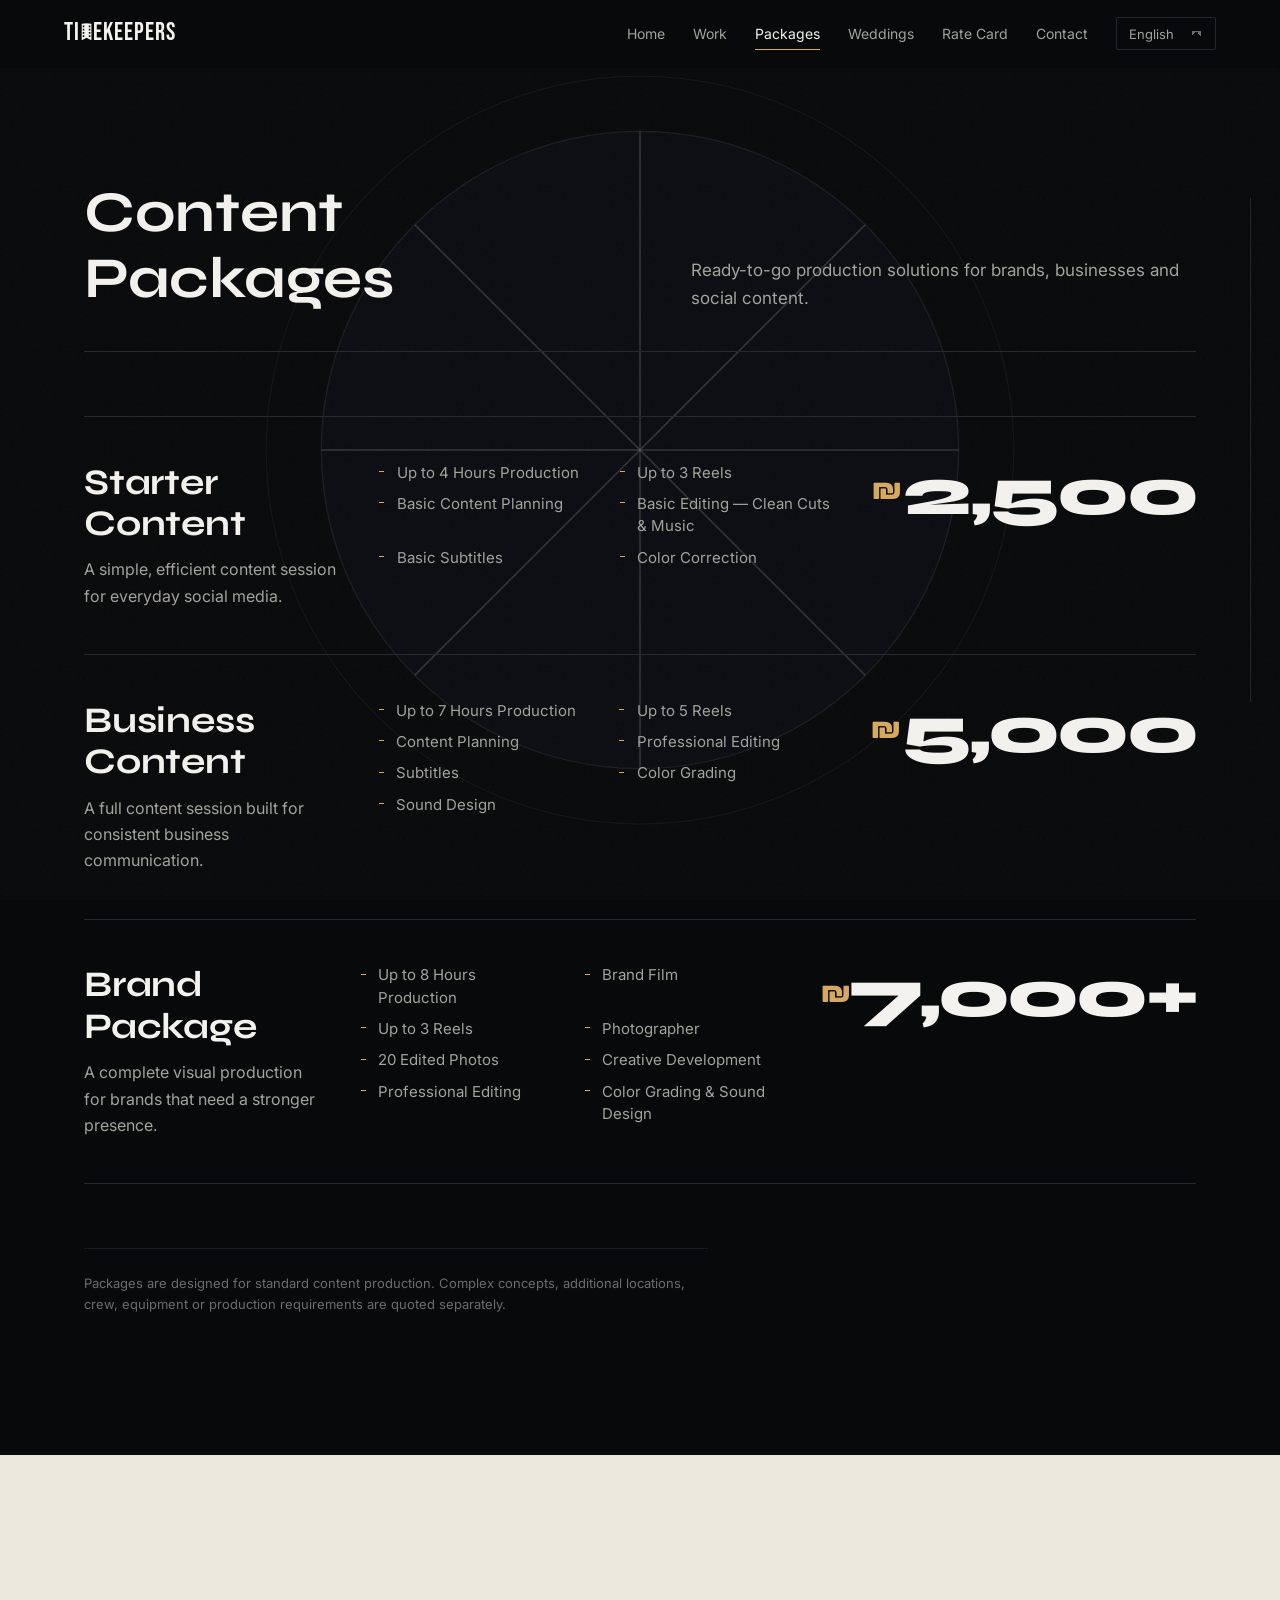
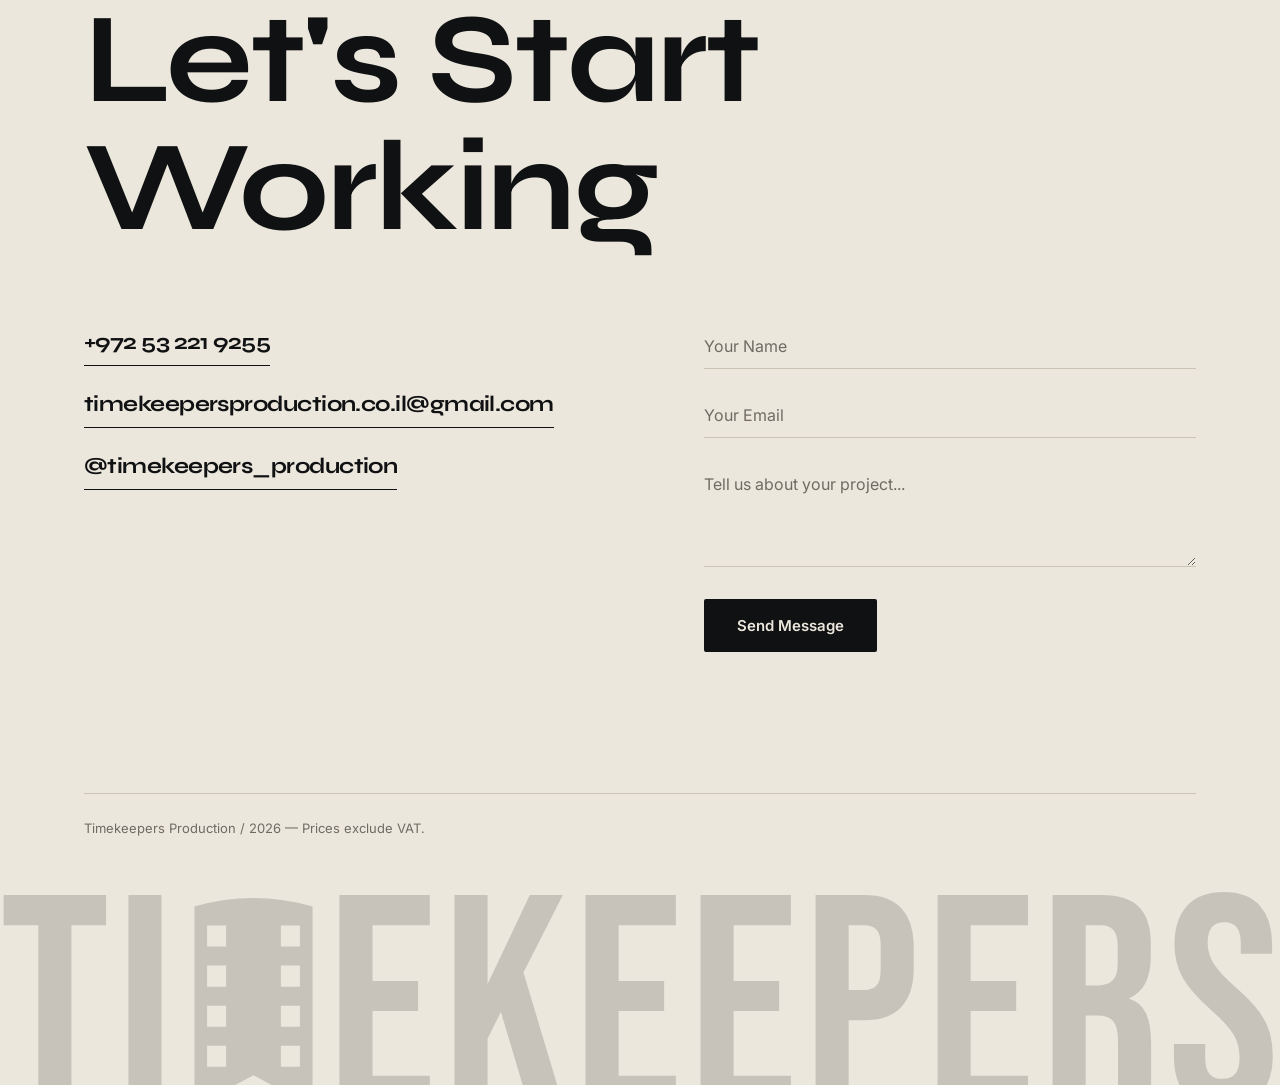
==== packages.html @ 291fda36 "Split site into pages and add a categorised Works page" ====
<!DOCTYPE html>
<html lang="en">
<head>
<meta charset="UTF-8">
<meta name="viewport" content="width=device-width, initial-scale=1.0">
<title>Content Packages | Timekeepers</title>
<meta name="description" content="Timekeepers content packages — Starter, Business and Brand: ready-to-go video and photo production for brands, businesses and social content.">
<meta name="theme-color" content="#08090a">
<link rel="icon" type="image/svg+xml" href="data:image/svg+xml,%3Csvg xmlns='http://www.w3.org/2000/svg' viewBox='0 0 64 64'%3E%3Crect width='64' height='64' rx='12' fill='%2308090a'/%3E%3Cpath transform='translate(17 8) scale(.47)' fill='%23f4f2ee' fill-rule='evenodd' d='M4 5Q32-3 60 5V100L32 85 4 100ZM10 14h9v10h-9zM45 14h9v10h-9zM10 33h9v10h-9zM45 33h9v10h-9zM10 52h9v10h-9zM45 52h9v10h-9zM10 71h9v10h-9zM45 71h9v10h-9z'/%3E%3C/svg%3E">

<!-- Gates every entrance animation. Without JS the page renders complete
     and static, never stranded at opacity 0. -->
<script>document.documentElement.className += ' js';</script>

<link rel="preconnect" href="https://fonts.googleapis.com">
<link rel="preconnect" href="https://fonts.gstatic.com" crossorigin>
<link rel="stylesheet" href="https://fonts.googleapis.com/css2?family=Bebas+Neue&family=Inter:wght@400;500;600&family=Rubik:wght@400;500;700&family=Syne:wght@700;800&display=swap">
<link rel="stylesheet" href="assets/css/site.css">
</head>
<body>

<a class="skip lang" href="#main" data-en="Skip to content" data-he="דילוג לתוכן" data-ru="Перейти к содержанию">Skip to content</a>

<div class="grain" aria-hidden="true"></div>

<div class="aperture" aria-hidden="true">
    <div class="pulse" style="--n:0"></div>
    <div class="pulse" style="--n:1"></div>
    <div class="pulse" style="--n:2"></div>
    <svg class="iris" viewBox="0 0 1000 1000" focusable="false">
        <defs><clipPath id="irisClip"><circle cx="500" cy="500" r="300"/></clipPath></defs>
        <circle class="iris-ring iris-ring--outer" cx="500" cy="500" r="352"/>
        <circle class="iris-ring" cx="500" cy="500" r="300"/>
        <g clip-path="url(#irisClip)">
            <g class="blade" style="--b:0"><path class="blade-body" d="M800 500L-200 500-200 1300 1300 1300 1300 500Z"/></g>
            <g class="blade" style="--b:1"><path class="blade-body" d="M800 500L-200 500-200 1300 1300 1300 1300 500Z"/></g>
            <g class="blade" style="--b:2"><path class="blade-body" d="M800 500L-200 500-200 1300 1300 1300 1300 500Z"/></g>
            <g class="blade" style="--b:3"><path class="blade-body" d="M800 500L-200 500-200 1300 1300 1300 1300 500Z"/></g>
            <g class="blade" style="--b:4"><path class="blade-body" d="M800 500L-200 500-200 1300 1300 1300 1300 500Z"/></g>
            <g class="blade" style="--b:5"><path class="blade-body" d="M800 500L-200 500-200 1300 1300 1300 1300 500Z"/></g>
            <g class="blade" style="--b:6"><path class="blade-body" d="M800 500L-200 500-200 1300 1300 1300 1300 500Z"/></g>
            <g class="blade" style="--b:7"><path class="blade-body" d="M800 500L-200 500-200 1300 1300 1300 1300 500Z"/></g>
        </g>
    </svg>
</div>

<div class="rail" aria-hidden="true"><div class="rail-fill" id="railFill"></div></div>

<nav class="nav" id="nav">
    <a class="logo" href="index.html" aria-label="Timekeepers Production">TI<svg class="mark" viewBox="0 0 64 100" aria-hidden="true" focusable="false"><path fill-rule="evenodd" d="M4 5Q32-3 60 5V100L32 85 4 100ZM10 14h9v10h-9zM45 14h9v10h-9zM10 33h9v10h-9zM45 33h9v10h-9zM10 52h9v10h-9zM45 52h9v10h-9zM10 71h9v10h-9zM45 71h9v10h-9z"/></svg>EKEEPERS</a>

    <button class="nav-toggle lang-aria" id="navToggle" type="button" aria-expanded="false" aria-controls="navLinks"
            data-en="Menu" data-he="תפריט" data-ru="Меню" aria-label="Menu">
        <span></span><span></span>
    </button>

    <!-- Site menu: one entry per page, or per anchor on the home page.
         To add a page, follow README.md and add its link here on every page.
         The current page is marked by site.js (aria-current="page"). -->
    <div class="nav-links" id="navLinks">
        <a href="index.html" class="lang" data-en="Home" data-he="בית" data-ru="Главная">Home</a>
        <a href="works.html" class="lang" data-en="Work" data-he="עבודות" data-ru="Работы">Work</a>
        <a href="packages.html" class="lang" data-en="Packages" data-he="חבילות" data-ru="Пакеты">Packages</a>
        <a href="weddings.html" class="lang" data-en="Weddings" data-he="חתונות" data-ru="Свадьбы">Weddings</a>
        <a href="index.html#ratecard" class="lang" data-en="Rate Card" data-he="מחירון" data-ru="Прайс">Rate Card</a>
        <a href="#contact" class="lang" data-en="Contact" data-he="צור קשר" data-ru="Контакты">Contact</a>
        <select class="lang-switch lang-aria" id="langSwitch" onchange="changeLanguage(this.value)"
                data-en="Language" data-he="שפה" data-ru="Язык" aria-label="Language">
            <option value="en">English</option>
            <option value="he">עברית</option>
            <option value="ru">Русский</option>
        </select>
    </div>
</nav>

<main id="main">

<!-- ══════════ CONTENT PACKAGES ══════════ -->
<section class="band band--page" id="content">
    <div class="wrap">
        <div class="head" data-reveal>
            <h1 class="lang" data-split data-en="Content Packages" data-he="חבילות תוכן" data-ru="Пакеты контента">Content Packages</h1>
            <p class="lede fade lang" style="--lag:160ms"
               data-en="Ready-to-go production solutions for brands, businesses and social content."
               data-he="פתרונות הפקה מוכנים למותגים, לעסקים ולתוכן לרשתות החברתיות."
               data-ru="Готовые продакшн-решения для брендов, бизнеса и контента для соцсетей.">Ready-to-go production solutions for brands, businesses and social content.</p>
        </div>

        <div class="rows">
            <article class="row fade" data-reveal>
                <div>
                    <h2 class="row-name lang" data-en="Starter Content" data-he="תוכן סטארטר" data-ru="Стартовый контент">Starter Content</h2>
                    <p class="row-desc lang" data-en="A simple, efficient content session for everyday social media." data-he="יום צילום פשוט ויעיל לתוכן שוטף לרשתות החברתיות." data-ru="Простая и эффективная съёмка контента для повседневных соцсетей.">A simple, efficient content session for everyday social media.</p>
                </div>
                <ul class="incl">
                    <li class="lang" data-en="Up to 4 Hours Production" data-he="עד 4 שעות הפקה" data-ru="До 4 часов съёмки">Up to 4 Hours Production</li>
                    <li class="lang" data-en="Up to 3 Reels" data-he="עד 3 רילסים" data-ru="До 3 Reels">Up to 3 Reels</li>
                    <li class="lang" data-en="Basic Content Planning" data-he="תכנון תוכן בסיסי" data-ru="Базовое планирование контента">Basic Content Planning</li>
                    <li class="lang" data-en="Basic Editing — Clean Cuts &amp; Music" data-he="עריכה בסיסית — חיתוכים ומוזיקה" data-ru="Базовый монтаж — склейки и музыка">Basic Editing — Clean Cuts &amp; Music</li>
                    <li class="lang" data-en="Basic Subtitles" data-he="כתוביות בסיסיות" data-ru="Базовые субтитры">Basic Subtitles</li>
                    <li class="lang" data-en="Color Correction" data-he="תיקוני צבע" data-ru="Цветокоррекция">Color Correction</li>
                </ul>
                <div class="row-price"><span class="cur">₪</span>2,500</div>
            </article>

            <article class="row fade" data-reveal>
                <div>
                    <h2 class="row-name lang" data-en="Business Content" data-he="תוכן עסקי" data-ru="Бизнес-контент">Business Content</h2>
                    <p class="row-desc lang" data-en="A full content session built for consistent business communication." data-he="יום הפקה מלא שנבנה לתקשורת עסקית עקבית." data-ru="Полноценная съёмка для последовательной бизнес-коммуникации.">A full content session built for consistent business communication.</p>
                </div>
                <ul class="incl">
                    <li class="lang" data-en="Up to 7 Hours Production" data-he="עד 7 שעות הפקה" data-ru="До 7 часов съёмки">Up to 7 Hours Production</li>
                    <li class="lang" data-en="Up to 5 Reels" data-he="עד 5 רילסים" data-ru="До 5 Reels">Up to 5 Reels</li>
                    <li class="lang" data-en="Content Planning" data-he="תכנון תוכן" data-ru="Планирование контента">Content Planning</li>
                    <li class="lang" data-en="Professional Editing" data-he="עריכה מקצועית" data-ru="Профессиональный монтаж">Professional Editing</li>
                    <li class="lang" data-en="Subtitles" data-he="כתוביות" data-ru="Субтитры">Subtitles</li>
                    <li class="lang" data-en="Color Grading" data-he="גריידינג צבע" data-ru="Цветокоррекция (grading)">Color Grading</li>
                    <li class="lang" data-en="Sound Design" data-he="סאונד דיזיין" data-ru="Саунд-дизайн">Sound Design</li>
                </ul>
                <div class="row-price"><span class="cur">₪</span>5,000</div>
            </article>

            <article class="row fade" data-reveal>
                <div>
                    <h2 class="row-name lang" data-en="Brand Package" data-he="חבילת מותג" data-ru="Бренд-пакет">Brand Package</h2>
                    <p class="row-desc lang" data-en="A complete visual production for brands that need a stronger presence." data-he="הפקה ויזואלית מלאה למותגים שצריכים נוכחות חזקה יותר." data-ru="Полное визуальное производство для брендов, которым нужно более сильное присутствие.">A complete visual production for brands that need a stronger presence.</p>
                </div>
                <ul class="incl">
                    <li class="lang" data-en="Up to 8 Hours Production" data-he="עד 8 שעות הפקה" data-ru="До 8 часов съёмки">Up to 8 Hours Production</li>
                    <li class="lang" data-en="Brand Film" data-he="סרט מותג" data-ru="Имиджевый фильм бренда">Brand Film</li>
                    <li class="lang" data-en="Up to 3 Reels" data-he="עד 3 רילסים" data-ru="До 3 Reels">Up to 3 Reels</li>
                    <li class="lang" data-en="Photographer" data-he="צלם סטילס" data-ru="Фотограф">Photographer</li>
                    <li class="lang" data-en="20 Edited Photos" data-he="20 תמונות ערוכות" data-ru="20 обработанных фото">20 Edited Photos</li>
                    <li class="lang" data-en="Creative Development" data-he="פיתוח קריאייטיבי" data-ru="Разработка креатива">Creative Development</li>
                    <li class="lang" data-en="Professional Editing" data-he="עריכה מקצועית" data-ru="Профессиональный монтаж">Professional Editing</li>
                    <li class="lang" data-en="Color Grading &amp; Sound Design" data-he="גריידינג צבע וסאונד דיזיין" data-ru="Цветокоррекция и саунд-дизайн">Color Grading &amp; Sound Design</li>
                </ul>
                <div class="row-price"><span class="cur">₪</span>7,000+</div>
            </article>
        </div>

        <p class="note lang fade" data-reveal
           data-en="Packages are designed for standard content production. Complex concepts, additional locations, crew, equipment or production requirements are quoted separately."
           data-he="החבילות מיועדות להפקת תוכן סטנדרטית. קונספטים מורכבים, לוקיישנים נוספים, צוות, ציוד או דרישות הפקה נוספות מתומחרים בנפרד."
           data-ru="Пакеты рассчитаны на стандартное производство контента. Сложные концепции, дополнительные локации, команда, оборудование или производственные требования оцениваются отдельно.">Packages are designed for standard content production. Complex concepts, additional locations, crew, equipment or production requirements are quoted separately.</p>
    </div>
</section>

<!-- ══════════ THE CLOSING — house lights up ══════════ -->
<section class="band sec--light" id="contact">
    <div class="wrap" data-reveal>
        <h2 class="closing-head lang" data-split data-en="Let's Start Working" data-he="בואו נתחיל לעבוד" data-ru="Давайте работать">Let's Start Working</h2>

        <div class="closing-grid">
            <div class="contact-info fade" style="--i:1;--lag:200ms">
                <a href="tel:+972532219255" dir="ltr">+972 53 221 9255</a>
                <a href="mailto:timekeepersproduction.co.il@gmail.com" dir="ltr">timekeepersproduction.co.il@gmail.com</a>
                <a href="https://instagram.com/timekeepers_production" target="_blank" rel="noopener" dir="ltr">@timekeepers_production</a>
            </div>

            <form class="fade" style="--i:2;--lag:200ms" action="https://formspree.io/f/YOUR_FORM_ID" method="POST">
                <div class="field">
                    <label class="vh lang" for="f-name" data-en="Your Name" data-he="השם שלך" data-ru="Ваше имя">Your Name</label>
                    <input id="f-name" type="text" name="name" required placeholder="Your Name" class="lang-placeholder" data-en="Your Name" data-he="השם שלך" data-ru="Ваше имя">
                </div>
                <div class="field">
                    <label class="vh lang" for="f-email" data-en="Your Email" data-he="האימייל שלך" data-ru="Ваш Email">Your Email</label>
                    <input id="f-email" type="email" name="email" required placeholder="Your Email" class="lang-placeholder" data-en="Your Email" data-he="האימייל שלך" data-ru="Ваш Email">
                </div>
                <div class="field">
                    <label class="vh lang" for="f-msg" data-en="Tell us about your project..." data-he="ספרו לנו על הפרויקט שלכם..." data-ru="Расскажите о вашем проекте...">Tell us about your project...</label>
                    <textarea id="f-msg" name="message" rows="4" required placeholder="Tell us about your project..." class="lang-placeholder" data-en="Tell us about your project..." data-he="ספרו לנו על הפרויקט שלכם..." data-ru="Расскажите о вашем проекте..."></textarea>
                </div>
                <button type="submit" class="btn btn-solid lang" data-en="Send Message" data-he="שליחת הודעה" data-ru="Отправить сообщение">Send Message</button>
            </form>
        </div>
    </div>
</section>

</main>

<footer class="band sec--light site-footer">
    <div class="wrap">
        <div class="footer-meta">
            <p class="lang" data-en="Timekeepers Production / 2026 — Prices exclude VAT." data-he="Timekeepers Production / 2026 — המחירים אינם כוללים מע״מ." data-ru="Timekeepers Production / 2026 — цены указаны без НДС.">Timekeepers Production / 2026 — Prices exclude VAT.</p>
        </div>
    </div>
    <div class="endmark" aria-hidden="true"><span>TI<svg class="mark" viewBox="0 0 64 100" aria-hidden="true" focusable="false"><path fill-rule="evenodd" d="M4 5Q32-3 60 5V100L32 85 4 100ZM10 14h9v10h-9zM45 14h9v10h-9zM10 33h9v10h-9zM45 33h9v10h-9zM10 52h9v10h-9zM45 52h9v10h-9zM10 71h9v10h-9zM45 71h9v10h-9z"/></svg>EKEEPERS</span></div>
</footer>

<script src="assets/js/site.js"></script>
</body>
</html>
---- assets/css/site.css ----
/* ═══════════════════════════════════════════════════════════
   TOKENS
   ═══════════════════════════════════════════════════════════ */
:root {
    /* Night — the auditorium */
    --bg:         #08090a;
    --surface:    #111417;
    --surface-2:  #171b1f;
    --line:       #23282d;
    --line-soft:  #191d21;
    --text:       #f4f2ee;
    --muted:      #a3a29c;
    --faint:      #6c6d6b;

    /* Tungsten — the practical light on set */
    --gold:       #d6a95e;
    --gold-bright:#f0d6a4;
    --gold-wash:  rgba(214, 169, 94, 0.10);
    --gold-line:  rgba(214, 169, 94, 0.34);
    --cool:       rgba(74, 104, 140, 0.14);

    /* Day — the house lights, for the closing band */
    --bone:       #ece7dd;
    --ink:        #101112;

    --font-display: 'Syne', 'Rubik', system-ui, sans-serif;
    --font-body:    'Inter', 'Rubik', system-ui, -apple-system, sans-serif;
    --font-mono:    ui-monospace, SFMono-Regular, 'SF Mono', Menlo, Consolas, monospace;

    --pad:   clamp(1.25rem, 5vw, 4.5rem);
    --maxw:  1240px;
    --nav-h: 68px;

    /* Motion language: confident, decelerating, never bouncy */
    --e-out:   cubic-bezier(.19, 1, .22, 1);
    --e-inout: cubic-bezier(.65, 0, .35, 1);
    --d-slow:  1.05s;
    --d-mid:   0.8s;
    --d-fast:  0.4s;
}

*, *::before, *::after { box-sizing: border-box; }

html { -webkit-text-size-adjust: 100%; }
@media (prefers-reduced-motion: no-preference) { html { scroll-behavior: smooth; } }

body {
    margin: 0;
    background: var(--bg);
    color: var(--text);
    font-family: var(--font-body);
    line-height: 1.65;
    -webkit-font-smoothing: antialiased;
    overflow-x: hidden;
}

h1, h2, h3, h4 { font-family: var(--font-display); font-weight: 700; margin: 0; line-height: 1.15; letter-spacing: -0.005em; }
p { margin: 0; }
a { color: inherit; }
ul { margin: 0; padding: 0; list-style: none; }

/* Rubik carries Hebrew and Cyrillic; it wants neither Syne's display
   weight nor any negative tracking. */
:root[lang="he"] h1, :root[lang="he"] h2, :root[lang="he"] h3, :root[lang="he"] h4, :root[lang="he"] .display,
:root[lang="ru"] h1, :root[lang="ru"] h2, :root[lang="ru"] h3, :root[lang="ru"] h4, :root[lang="ru"] .display {
    font-weight: 700; letter-spacing: 0; line-height: 1.2;
}

:focus-visible { outline: 2px solid var(--gold); outline-offset: 4px; border-radius: 2px; }
.sec--light :focus-visible { outline-color: var(--ink); }

.skip {
    position: absolute; inset-inline-start: -9999px; top: 0; z-index: 3000;
    background: var(--gold); color: #0b0c0d; padding: 0.75rem 1.25rem;
    font-weight: 600; text-decoration: none;
}
.skip:focus { inset-inline-start: 0; }

.vh {
    position: absolute; width: 1px; height: 1px; overflow: hidden;
    clip: rect(0 0 0 0); clip-path: inset(50%); white-space: nowrap;
}

/* Film grain over the whole print */
.grain {
    position: fixed; inset: 0; z-index: 900; pointer-events: none; opacity: 0.04;
    background-image: url("data:image/svg+xml,%3Csvg xmlns='http://www.w3.org/2000/svg' width='160' height='160'%3E%3Cfilter id='n'%3E%3CfeTurbulence type='fractalNoise' baseFrequency='0.86' numOctaves='3' stitchTiles='stitch'/%3E%3C/filter%3E%3Crect width='100%25' height='100%25' filter='url(%23n)'/%3E%3C/svg%3E");
}

/* ═══════════════════════════════════════════════════════════
   APERTURE — a stylised iris breathing behind the whole page,
   with pulses of light leaving the lens. Fixed, behind everything,
   never interactive. The blades live in one small SVG (its repaint
   is local); the pulses are plain composited divs, so their motion
   is transform + opacity only.
   ═══════════════════════════════════════════════════════════ */
.aperture {
    position: fixed; top: 0; left: 0; width: 100%; height: 100%;
    z-index: -1; pointer-events: none; overflow: hidden;
    transform: translateZ(0);
}
.iris {
    position: absolute; left: 50%; top: 50%;
    width: 118vmin; height: 118vmin;
    transform: translate(-50%, -50%) translateZ(0);
    will-change: transform;
}
.iris-ring { fill: none; stroke: #6b727a; stroke-opacity: 0.2; stroke-width: 1.2; }
.iris-ring--outer { stroke-opacity: 0.11; }
.blade { transform-box: view-box; transform-origin: 500px 500px; transform: rotate(calc(var(--b) * 45deg)); }
/* Each blade pivots on the ring; the opening is what the eight edges leave */
.blade-body {
    fill: #5a6068; fill-opacity: 0.014;
    stroke: #6b727a; stroke-opacity: 0.22; stroke-width: 1.4;
    transform-box: view-box; transform-origin: 800px 500px;
    animation: iris 11s cubic-bezier(.45, 0, .55, 1) infinite;
}
@keyframes iris {
    0%, 100% { transform: rotate(9deg); }
    50%      { transform: rotate(40deg); }
}
.pulse {
    position: absolute; left: 50%; top: 50%;
    width: 160vmax; height: 160vmax; margin: -80vmax 0 0 -80vmax;
    border-radius: 50%;
    border: 1.5px solid rgba(77, 238, 234, 0.85);
    box-shadow: 0 0 46px rgba(0, 210, 255, 0.22), inset 0 0 46px rgba(0, 210, 255, 0.16);
    opacity: 0;
    transform: scale(0.02) translateZ(0);
    will-change: transform, opacity;
    animation: pulse 9s cubic-bezier(.2, .7, .3, 1) infinite;
    animation-delay: calc(var(--n) * -3s);
}
@keyframes pulse {
    0%   { transform: scale(0.02) translateZ(0); opacity: 0; }
    10%  { opacity: 0.3; }
    100% { transform: scale(1) translateZ(0); opacity: 0; }
}
/* Phones and tablets: three viewport-sized blurred circles plus the blade
   animation repainting every frame is more than a mobile compositor keeps
   up with — Chrome drops text tiles and pops them back in. display:none
   also stops the animations, so the effect costs nothing here. */
@media (max-width: 899px), (hover: none) and (pointer: coarse) {
    .aperture { display: none; }
}

/* ═══════════════════════════════════════════════════════════
   LAYOUT SHELL
   ═══════════════════════════════════════════════════════════ */
.band { padding: clamp(5rem, 11vw, 9.5rem) 0; scroll-margin-top: var(--nav-h); position: relative; }
.wrap { max-width: var(--maxw); margin-inline: auto; padding-inline: var(--pad); }
/* A column-flex child defaults to min-width:auto and would grow to fit its
   widest unbreakable word; the hero must never be wider than the screen. */
.hero > .wrap { width: 100%; min-width: 0; }

/* Section headers: title left, standfirst right, hairline under */
.head {
    display: grid; grid-template-columns: minmax(0, 1.1fr) minmax(0, 1fr);
    gap: clamp(1rem, 4vw, 4rem); align-items: end;
    padding-bottom: clamp(1.75rem, 3vw, 2.5rem);
    border-bottom: 1px solid var(--line);
    margin-bottom: clamp(2.5rem, 5vw, 4.5rem);
}
.head h1, .head h2 { font-size: clamp(2rem, 5vw, 3.6rem); }
.lede { color: var(--muted); max-width: 46ch; font-size: 1.0625rem; }

/* The first band of a sub-page: it opens under the fixed nav, where the
   home page has the hero instead. */
.band--page { padding-top: calc(var(--nav-h) + clamp(4rem, 9vw, 7rem)); }

.note {
    margin-top: clamp(2.5rem, 5vw, 4rem); padding-top: 1.5rem;
    border-top: 1px solid var(--line-soft);
    color: var(--faint); font-size: 0.8125rem; line-height: 1.6; max-width: 78ch;
}

/* ═══════════════════════════════════════════════════════════
   MOTION LANGUAGE
   One trigger per group; children sequence off it.
   ═══════════════════════════════════════════════════════════ */
.js [data-reveal] .fade {
    opacity: 0; transform: translateY(14px);
    transition: opacity var(--d-mid) var(--e-out), transform var(--d-mid) var(--e-out);
    transition-delay: calc(var(--i, 0) * 70ms + var(--lag, 0ms));
}
.js [data-reveal].in .fade { opacity: 1; transform: none; }

/* Display type rises out of a mask, word by word */
[data-split] .w {
    display: inline-block; overflow: hidden; vertical-align: bottom;
    padding-bottom: 0.16em; margin-bottom: -0.16em;
}
[data-split] .w > i { display: inline-block; font-style: normal; }
.js [data-reveal] [data-split] .w > i {
    transform: translateY(115%);
    transition: transform var(--d-slow) var(--e-out);
    transition-delay: calc(var(--wi, 0) * 60ms + var(--lag, 0ms));
}
.js [data-reveal].in [data-split] .w > i { transform: none; }

/* ═══════════════════════════════════════════════════════════
   NAV
   ═══════════════════════════════════════════════════════════ */
.nav {
    position: fixed; top: 0; inset-inline: 0; z-index: 1000; height: var(--nav-h);
    display: flex; align-items: center; justify-content: space-between; gap: 1rem;
    padding: 0 var(--pad);
    background: rgba(8, 9, 10, 0.72);
    backdrop-filter: blur(16px) saturate(1.2);
    -webkit-backdrop-filter: blur(16px) saturate(1.2);
    border-bottom: 1px solid transparent;
    transition: background var(--d-fast) linear, border-color var(--d-fast) linear;
}
.nav.stuck { background: rgba(8, 9, 10, 0.88); border-bottom-color: var(--line-soft); }

.logo {
    display: inline-flex; align-items: baseline;
    font-family: 'Bebas Neue', var(--font-display); font-weight: 400; font-size: 1.55rem;
    letter-spacing: 0.04em; line-height: 1; text-decoration: none; color: var(--text);
    white-space: nowrap; direction: ltr;
}
/* The film-strip M from the logo, drawn inline so it takes the current
   text colour — white on the night sections, ink on the bone ones. */
.mark { display: inline-block; height: 0.7em; width: auto; fill: currentColor; vertical-align: baseline; margin: 0 0.035em; }

.nav-links { display: flex; align-items: center; gap: 1.75rem; }

.nav-links a {
    position: relative; font-size: 0.875rem; color: var(--muted);
    text-decoration: none; padding: 0.3rem 0;
    transition: color var(--d-fast) var(--e-out);
}
/* Underline wipes in from the leading edge */
.nav-links a::after {
    content: ""; position: absolute; inset-inline: 0; bottom: 0; height: 1px;
    background: var(--gold); transform: scaleX(0); transform-origin: inline-start;
    transition: transform var(--d-fast) var(--e-out);
}
.nav-links a:hover, .nav-links a:focus-visible, .nav-links a[aria-current="page"] { color: var(--text); }
.nav-links a:hover::after, .nav-links a:focus-visible::after, .nav-links a[aria-current="page"]::after { transform: scaleX(1); }

.lang-switch {
    appearance: none; -webkit-appearance: none; font-family: inherit; font-size: 0.8125rem;
    color: var(--muted); background-color: transparent;
    background-image: linear-gradient(45deg, transparent 50%, var(--faint) 50%),
                      linear-gradient(135deg, var(--faint) 50%, transparent 50%);
    background-size: 5px 5px, 5px 5px; background-repeat: no-repeat;
    background-position: right 0.85rem center, right calc(0.85rem + 4px) center;
    border: 1px solid var(--line); border-radius: 2px;
    padding: 0.45rem 2.1rem 0.45rem 0.75rem; cursor: pointer;
    transition: border-color var(--d-fast) var(--e-out), color var(--d-fast) var(--e-out);
}
.lang-switch:hover { border-color: var(--gold-line); color: var(--text); }
.lang-switch option { background: var(--surface); color: var(--text); }
[dir="rtl"] .lang-switch {
    background-position: left 0.85rem center, left calc(0.85rem + 4px) center;
    padding: 0.45rem 0.75rem 0.45rem 2.1rem;
}

.nav-toggle {
    display: none; flex-direction: column; justify-content: center; gap: 5px;
    width: 42px; height: 42px; padding: 0 9px; background: none;
    border: 1px solid var(--line); border-radius: 2px; cursor: pointer;
}
.nav-toggle span { display: block; height: 1px; background: var(--text); transition: transform var(--d-fast) var(--e-inout); }
.nav-toggle[aria-expanded="true"] span:first-child { transform: translateY(3px) rotate(45deg); }
.nav-toggle[aria-expanded="true"] span:last-child { transform: translateY(-3px) rotate(-45deg); }

/* ═══════════════════════════════════════════════════════════
   THE OPENING
   ═══════════════════════════════════════════════════════════ */
.hero {
    position: relative; min-height: 100vh; min-height: 100svh;
    display: flex; flex-direction: column; justify-content: center;
    padding: calc(var(--nav-h) + clamp(2.5rem, 7vh, 5rem)) 0 clamp(2rem, 5vh, 3.5rem);
    overflow: hidden; isolation: isolate;
}

/* Key light warm, fill cool — the two sources on a set */
.hero-light {
    position: absolute; inset: -30%; z-index: -2;
    background:
        radial-gradient(44% 38% at 24% 30%, rgba(214, 169, 94, 0.17), transparent 68%),
        radial-gradient(50% 44% at 84% 72%, var(--cool), transparent 70%);
    animation: drift 38s var(--e-inout) infinite alternate;
}
@keyframes drift {
    from { transform: translate3d(-2.5%, -1.5%, 0) scale(1); }
    to   { transform: translate3d(3%, 2.5%, 0) scale(1.09); }
}
.hero-vignette {
    position: absolute; inset: 0; z-index: -1;
    background: linear-gradient(to bottom, transparent 58%, var(--bg) 100%);
}

/* 35mm film edge running down the margin */
.filmedge {
    position: absolute; top: 0; bottom: 0; inset-inline-start: 0; width: clamp(14px, 2.4vw, 26px);
    z-index: -1;
    border-inline-end: 1px solid var(--line-soft);
    background-image: repeating-linear-gradient(
        to bottom,
        rgba(244, 242, 238, 0.055) 0 8px,
        transparent 8px 30px
    );
}

.hero-hud {
    display: flex; align-items: center; gap: 0.7rem;
    font-family: var(--font-mono); font-size: 0.8125rem; letter-spacing: 0.1em;
    color: var(--gold); font-variant-numeric: tabular-nums;
    direction: ltr; unicode-bidi: isolate; width: fit-content;
    margin-bottom: clamp(1.75rem, 5vh, 3.25rem);
}
[dir="rtl"] .hero-hud { margin-inline-start: auto; }
.hero-hud .dot {
    width: 6px; height: 6px; border-radius: 50%; background: var(--gold);
    animation: pulse 2.6s var(--e-inout) infinite;
}
@keyframes pulse { 0%, 100% { opacity: 1; } 50% { opacity: 0.25; } }

/* The headline: the brand name, set plain and large. */
.display {
    /* Scales against height as well as width, so the lede and the calls
       to action are never pushed out of a short viewport. */
    /* 12vw: "Timekeepers" (about 6.6em in Syne 800) must fit a 320px phone */
    font-size: clamp(2.4rem, min(12vw, 14vh), 10.5rem);
    font-weight: 800;
    line-height: 0.9;
    letter-spacing: -0.04em;
    max-width: 100%;
    color: var(--text);
}

.hero-foot {
    display: grid; grid-template-columns: 1fr; gap: clamp(1.75rem, 4vh, 2.75rem);
    margin-top: clamp(2.25rem, 6vh, 4rem);
}
.hero-lede { color: var(--muted); max-width: 46ch; font-size: clamp(1rem, 1.4vw, 1.1875rem); }
.hero-actions { display: flex; flex-wrap: wrap; gap: 0.875rem; margin-top: 1.5rem; }
.slate {
    font-family: var(--font-mono); font-size: 0.75rem; letter-spacing: 0.14em;
    color: var(--faint); direction: ltr; unicode-bidi: isolate;
}
[dir="rtl"] .slate { text-align: right; }

@media (min-width: 900px) {
    .hero-foot {
        grid-template-columns: minmax(0, 0.8fr) minmax(0, 1fr);
        align-items: start;
        padding-top: clamp(1.5rem, 3vh, 2.5rem);
        border-top: 1px solid var(--line-soft);
    }
}

/* ═══════════════════════════════════════════════════════════
   BUTTONS — one wipe language, two directions
   ═══════════════════════════════════════════════════════════ */
.btn {
    position: relative; display: inline-flex; align-items: center; justify-content: center;
    font-family: inherit; font-size: 0.9375rem; font-weight: 600; text-decoration: none;
    padding: 1rem 2rem; border-radius: 2px; border: 1px solid transparent;
    cursor: pointer; overflow: hidden; isolation: isolate;
    transition: color var(--d-fast) var(--e-out), border-color var(--d-fast) var(--e-out);
}
.btn::before {
    content: ""; position: absolute; inset: 0; z-index: -1;
    transform: scaleY(0); transform-origin: bottom;
    transition: transform 0.5s var(--e-out);
}
.btn:hover::before, .btn:focus-visible::before { transform: scaleY(1); }

.btn-solid { background: var(--gold); color: #0b0c0d; }
.btn-solid::before { background: var(--gold-bright); }

.btn-line { border-color: var(--line); color: var(--text); }
.btn-line::before { background: var(--gold-wash); }
.btn-line:hover, .btn-line:focus-visible { border-color: var(--gold-line); }

/* ═══════════════════════════════════════════════════════════
   WHAT WE DO — sticky title, quiet editorial list
   ═══════════════════════════════════════════════════════════ */
.capabilities { display: grid; gap: clamp(2.5rem, 5vw, 4rem); }

.cap {
    display: grid; gap: 0.75rem 3rem;
    padding-top: 1.5rem; border-top: 1px solid var(--line);
}
.cap h3 { font-size: clamp(1.375rem, 2.6vw, 2rem); }
.cap p { color: var(--muted); max-width: 52ch; }

@media (min-width: 820px) {
    .capabilities { grid-template-columns: minmax(0, 0.85fr) minmax(0, 1.15fr); align-items: start; }
    .cap { grid-column: 2; grid-template-columns: minmax(0, 1fr); }
    /* span = number of .cap entries beside the title */
    .capabilities > .head-sticky { grid-column: 1; grid-row: 1 / span 3; position: sticky; top: calc(var(--nav-h) + 3rem); }
}
.head-sticky h2 { font-size: clamp(2rem, 5vw, 3.6rem); }
.head-sticky .lede { margin-top: 1.25rem; max-width: 30ch; }

/* Each area is a link to its page */
.cap--link { color: inherit; text-decoration: none; }
.cap--link h3 { transition: color var(--d-fast) var(--e-out); }
.cap--link:hover h3, .cap--link:focus-visible h3 { color: var(--gold-bright); }
.cap-cta {
    font-family: var(--font-mono); font-size: 0.75rem; letter-spacing: 0.1em; text-transform: uppercase;
    color: var(--gold); margin-top: 0.25rem;
}
.cap-cta::after { content: " \2192"; display: inline-block; transition: transform var(--d-fast) var(--e-out); }
[dir="rtl"] .cap-cta::after { content: " \2190"; }
.cap--link:hover .cap-cta::after { transform: translateX(4px); }
[dir="rtl"] .cap--link:hover .cap-cta::after { transform: translateX(-4px); }

/* ═══════════════════════════════════════════════════════════
   CONTENT PACKAGES — editorial rows, oversized prices
   ═══════════════════════════════════════════════════════════ */
.rows { border-top: 1px solid var(--line); }

.row {
    display: grid; gap: 1.25rem 2.5rem;
    padding: clamp(2rem, 3.5vw, 3rem) 0;
    border-bottom: 1px solid var(--line);
    position: relative;
    transition: background-color 0.5s var(--e-out);
}
.row::before {
    content: ""; position: absolute; inset-inline: calc(var(--pad) * -0.35); inset-block: 0;
    background: linear-gradient(to bottom, transparent, var(--gold-wash));
    opacity: 0; transition: opacity 0.5s var(--e-out); pointer-events: none;
}
.row:hover::before { opacity: 1; }

.row-name { font-size: clamp(1.5rem, 3vw, 2.25rem); }
.row-desc { color: var(--muted); margin-top: 0.75rem; max-width: 34ch; }

.row-price {
    font-family: var(--font-display); font-weight: 800;
    font-size: clamp(2.5rem, 6vw, 4.25rem); letter-spacing: -0.04em; line-height: 0.9;
    font-variant-numeric: tabular-nums; direction: ltr; unicode-bidi: isolate;
    transition: transform 0.5s var(--e-out);
}
.row:hover .row-price { transform: translateY(-4px); }
.row-price .cur { font-size: 0.42em; color: var(--gold); vertical-align: 0.5em; margin-inline-end: 0.1em; }

.incl { display: grid; gap: 0.55rem; }
.incl li { position: relative; padding-inline-start: 1.1rem; color: var(--muted); font-size: 0.9375rem; line-height: 1.5; }
.incl li::before {
    content: ""; position: absolute; inset-inline-start: 0; top: 0.62em;
    width: 5px; height: 1px; background: var(--gold);
}

@media (min-width: 900px) {
    .row { grid-template-columns: minmax(0, 0.72fr) minmax(0, 1.28fr) auto; align-items: start; }
    .incl { grid-template-columns: repeat(2, minmax(0, 1fr)); gap: 0.55rem 1.75rem; }
    .row-price { text-align: end; }
}

/* ═══════════════════════════════════════════════════════════
   THE SHOWCASE — wedding collections as a premiere selector
   ═══════════════════════════════════════════════════════════ */
.premiere { display: grid; gap: clamp(2rem, 4vw, 3.5rem); }

.reel { display: grid; align-content: start; border-top: 1px solid var(--line); }

.reel-tab {
    display: flex; align-items: baseline; gap: 1rem;
    width: 100%; text-align: start; background: none; border: 0;
    border-bottom: 1px solid var(--line);
    padding: clamp(1.1rem, 2.2vw, 1.6rem) 0;
    font-family: var(--font-display); font-weight: 700;
    /* Sized so the widest name clears its column beside the collection's loop */
    font-size: clamp(1.7rem, 3.4vw, 2.9rem); letter-spacing: -0.01em; line-height: 1.1;
    color: var(--faint); cursor: pointer;
    transition: color 0.45s var(--e-out), padding-inline-start 0.45s var(--e-out);
}
/* Selection tick drawn as a pseudo-element: the label is a .lang node whose
   text gets replaced on a language switch, so it must hold no child markup. */
.reel-tab::before {
    content: ""; flex: none; width: clamp(14px, 2.5vw, 26px); height: 1px; background: currentColor;
    transform: scaleX(0); transform-origin: inline-start;
    transition: transform 0.45s var(--e-out);
}
.reel-tab:hover { color: var(--muted); }
.reel-tab[aria-selected="true"] { color: var(--text); }
.reel-tab[aria-selected="true"]::before { transform: scaleX(1); background: var(--gold); }

.reel-panel[hidden] { display: none; }

.panel-price {
    font-family: var(--font-display); font-weight: 800;
    font-size: clamp(2.4rem, 4.6vw, 3.9rem); letter-spacing: -0.045em; line-height: 0.88;
    font-variant-numeric: tabular-nums; direction: ltr; unicode-bidi: isolate;
    margin-bottom: 1.25rem;
}
[dir="rtl"] .panel-price { text-align: right; }
.panel-price .cur { font-size: 0.4em; color: var(--gold); vertical-align: 0.55em; margin-inline-end: 0.1em; }
.panel-desc { color: var(--muted); max-width: 42ch; font-size: 1.0625rem; }
.panel-list { margin-top: clamp(1.75rem, 3vw, 2.5rem); padding-top: 1.5rem; border-top: 1px solid var(--line); }

/* Panel contents re-stage on every switch. Hidden only when JS is
   present to un-hide them again. */
.js .reel-panel .stage { opacity: 0; transform: translateY(16px); }
.js .reel-panel.playing .stage {
    opacity: 1; transform: none;
    transition: opacity 0.7s var(--e-out), transform 0.7s var(--e-out);
    transition-delay: calc(var(--i, 0) * 60ms);
}

@media (min-width: 900px) {
    .premiere { grid-template-columns: minmax(0, 0.9fr) minmax(0, 1.1fr); gap: clamp(3rem, 6vw, 6rem); }
    .reel-tab:hover { padding-inline-start: 0.5rem; }
    .panel-list { columns: 2; column-gap: 2.5rem; }
    .panel-list li { break-inside: avoid; }
}

/* ═══════════════════════════════════════════════════════════
   RATE CARD — the spec sheet
   ═══════════════════════════════════════════════════════════ */
.ledger { display: grid; grid-template-columns: repeat(auto-fit, minmax(min(100%, 330px), 1fr)); gap: clamp(2.25rem, 4vw, 3.5rem) clamp(2.5rem, 5vw, 4.5rem); }

.ledger-group h3 {
    display: flex; align-items: baseline; gap: 0.85rem; font-size: 1.0625rem;
    padding-bottom: 0.9rem; margin-bottom: 0.4rem; border-bottom: 1px solid var(--line);
}
.ledger-num { font-family: var(--font-mono); font-size: 0.75rem; font-weight: 400; letter-spacing: 0.08em; color: var(--gold); direction: ltr; }

.rate-line { display: flex; align-items: baseline; gap: 0.75rem; padding: 0.7rem 0; }
.rate-label { color: var(--muted); font-size: 0.9375rem; transition: color var(--d-fast) var(--e-out); }
.rate-line:hover .rate-label { color: var(--text); }
.leader {
    flex: 1 1 auto; min-width: 1rem; height: 1px; transform: translateY(-0.2em);
    background-image: linear-gradient(to right, var(--line) 50%, transparent 50%);
    background-size: 5px 1px; background-repeat: repeat-x;
}
.rate-price { font-family: var(--font-mono); font-size: 0.9375rem; font-variant-numeric: tabular-nums; white-space: nowrap; direction: ltr; unicode-bidi: isolate; }

.steps { display: grid; grid-template-columns: repeat(auto-fit, minmax(min(100%, 240px), 1fr)); gap: clamp(1.75rem, 3.5vw, 3rem); margin-top: clamp(3rem, 6vw, 5rem); }
.step { padding-top: 1.4rem; border-top: 1px solid var(--gold-line); }
.step-num { font-family: var(--font-mono); font-size: 0.75rem; letter-spacing: 0.1em; color: var(--gold); direction: ltr; }
.step h4 { font-size: 1.0625rem; margin: 0.6rem 0 0.4rem; }
.step p { color: var(--muted); font-size: 0.875rem; }

/* ═══════════════════════════════════════════════════════════
   THE CLOSING — house lights up
   ═══════════════════════════════════════════════════════════ */
.sec--light {
    --text:      #101112;
    --muted:     #55524c;
    --faint:     #6f6b63;
    --line:      #cbc3b3;
    --line-soft: #dcd5c7;
    --surface:   #e3ddd1;
    --gold:      #7d5a17;
    --gold-line: rgba(125, 90, 23, 0.4);
    --gold-wash: rgba(125, 90, 23, 0.09);
    background: var(--bone);
    color: var(--text);
}
.sec--light .btn-solid { background: var(--ink); color: var(--bone); }
.sec--light .btn-solid::before { background: #2f2a20; }

.closing-head {
    font-size: clamp(2.75rem, 10vw, 8rem); line-height: 1.0; letter-spacing: -0.02em;
    max-width: 11ch; margin-bottom: clamp(2.5rem, 6vw, 4.5rem);
}

.closing-grid { display: grid; gap: clamp(2.5rem, 6vw, 5rem); }
@media (min-width: 900px) {
    .closing-grid { grid-template-columns: minmax(0, 1.05fr) minmax(0, 0.95fr); align-items: start; }
}

.contact-info { display: grid; gap: clamp(0.75rem, 2vw, 1.25rem); }
.contact-info a {
    position: relative; display: inline-block; width: fit-content; max-width: 100%;
    font-family: var(--font-display); font-weight: 700;
    font-size: clamp(1rem, 1.9vw, 1.375rem); letter-spacing: -0.025em;
    text-decoration: none; padding-bottom: 0.35rem; overflow-wrap: break-word;
}
.contact-info a::after {
    content: ""; position: absolute; inset-inline: 0; bottom: 0; height: 1px;
    background: currentColor; transform: scaleX(1); transform-origin: inline-end;
    transition: transform 0.5s var(--e-out);
}
.contact-info a:hover::after, .contact-info a:focus-visible::after { transform: scaleX(0); }

form { display: grid; gap: 1.5rem; }
.field { display: grid; }
input, textarea {
    font-family: inherit; font-size: 1rem; color: var(--text);
    background: transparent; border: 0; border-bottom: 1px solid var(--line);
    border-radius: 0; padding: 0.75rem 0; width: 100%;
    transition: border-color var(--d-fast) var(--e-out);
}
input::placeholder, textarea::placeholder { color: var(--faint); }
input:focus, textarea:focus { outline: none; border-bottom-color: var(--ink); }
input:focus-visible, textarea:focus-visible { outline: 2px solid var(--ink); outline-offset: 4px; }
textarea { resize: vertical; min-height: 6rem; }
form .btn { width: fit-content; margin-top: 0.5rem; }

/* Footer: the end card. The contact band above already carries the
   bottom padding, so this one opens flush against it. */
.site-footer { padding-top: 0; padding-bottom: 0; overflow: hidden; }
.footer-meta {
    display: flex; flex-wrap: wrap; gap: 0.75rem 2rem; justify-content: space-between;
    padding-bottom: clamp(2rem, 5vw, 3.5rem);
    border-top: 1px solid var(--line); padding-top: 1.5rem;
    color: var(--faint); font-size: 0.8125rem;
}
/* Sized in JS (fitEndmark) to span the viewport exactly, whatever the
   language or the font's actual metrics. */
.endmark {
    font-family: 'Bebas Neue', var(--font-display); font-weight: 400; font-size: 13vw;
    letter-spacing: 0.02em; line-height: 0.78; white-space: nowrap;
    color: var(--text); opacity: 0.16; margin-bottom: -0.16em; user-select: none;
    direction: ltr; text-align: center;
}
.endmark .mark { margin: 0 0.02em; }

/* ═══════════════════════════════════════════════════════════
   TIMELINE RAIL — reading the page is scrubbing the reel
   ═══════════════════════════════════════════════════════════ */
.rail { display: none; }
@media (min-width: 1280px) and (prefers-reduced-motion: no-preference) {
    .rail {
        display: block; position: fixed; z-index: 950;
        inset-inline-end: calc(var(--pad) * 0.45); top: 22vh; bottom: 22vh; width: 1px;
        background: var(--line); pointer-events: none;
    }
    .rail-fill {
        position: absolute; inset-inline: 0; top: 0; height: 100%; background: var(--gold);
        transform: scaleY(0); transform-origin: top; will-change: transform;
    }
}


/* ═══════════════════════════════════════════════════════════
   FOOTAGE — the studio's own reels, muted, cut short
   ═══════════════════════════════════════════════════════════ */
.hero-film {
    position: absolute; inset: 0; z-index: -3; overflow: hidden;
    background: var(--blur) center / cover no-repeat;
}
.hero-video {
    display: block; width: 100%; height: 100%; object-fit: cover;
    filter: brightness(0.5) saturate(0.8) contrast(1.05);
}
/* Scrim from the leading edge keeps the headline the brightest thing in frame */
.hero-vignette {
    background:
        linear-gradient(to right, rgba(8, 9, 10, 0.78) 0%, rgba(8, 9, 10, 0.42) 42%, rgba(8, 9, 10, 0.08) 72%, transparent 100%),
        linear-gradient(to bottom, rgba(8, 9, 10, 0.35) 0%, transparent 28%, transparent 56%, var(--bg) 100%);
}
[dir="rtl"] .hero-vignette {
    background:
        linear-gradient(to left, rgba(8, 9, 10, 0.78) 0%, rgba(8, 9, 10, 0.42) 42%, rgba(8, 9, 10, 0.08) 72%, transparent 100%),
        linear-gradient(to bottom, rgba(8, 9, 10, 0.35) 0%, transparent 28%, transparent 56%, var(--bg) 100%);
}
.hero-ctl {
    display: inline-flex; align-items: center; justify-content: center;
    width: 28px; height: 28px; margin-inline-start: 0.35rem; padding: 0;
    background: none; border: 1px solid var(--gold-line); border-radius: 50%; color: var(--gold); cursor: pointer;
    transition: border-color var(--d-fast) var(--e-out), background-color var(--d-fast) var(--e-out);
}
.hero-ctl:hover { border-color: var(--gold); background: var(--gold-wash); }
.hero-ctl .ico { position: relative; width: 8px; height: 9px; }
.hero-ctl .ico::before, .hero-ctl .ico::after { content: ""; position: absolute; top: 0; bottom: 0; width: 2px; background: currentColor; }
.hero-ctl .ico::before { left: 0; }
.hero-ctl .ico::after { right: 0; }
.hero-ctl[aria-pressed="true"] .ico::before {
    left: 1px; width: 0; height: 0; bottom: auto; background: none;
    border-style: solid; border-width: 4.5px 0 4.5px 8px; border-color: transparent transparent transparent currentColor;
}
.hero-ctl[aria-pressed="true"] .ico::after { display: none; }

/* The strip: a run of film — frames at one height, widths by aspect */
.band--work { padding-bottom: clamp(3.5rem, 7vw, 6rem); }
.strip-shell { position: relative; }
.strip {
    --edge: max(var(--pad), calc((100% - var(--maxw)) / 2 + var(--pad)));
    display: flex; gap: 6px; align-items: stretch;
    overflow-x: auto; overflow-y: hidden; overscroll-behavior-x: contain;
    scroll-snap-type: x proximity; scroll-padding-inline: var(--edge);
    padding: 20px var(--edge);
    scrollbar-width: none;
    background:
        repeating-linear-gradient(to right, rgba(244, 242, 238, 0.07) 0 10px, transparent 10px 26px) top / 100% 8px no-repeat,
        repeating-linear-gradient(to right, rgba(244, 242, 238, 0.07) 0 10px, transparent 10px 26px) bottom / 100% 8px no-repeat,
        var(--surface);
}
.strip::-webkit-scrollbar { display: none; }
.strip:focus-visible { outline-offset: -3px; }
.frame {
    position: relative; flex: none; isolation: isolate;
    height: clamp(300px, 56vh, 560px); aspect-ratio: var(--ar);
    scroll-snap-align: start; overflow: hidden; border-radius: 2px;
    background: var(--blur) center / cover no-repeat;
    color: var(--text); text-decoration: none;
}
.frame img, .frame video { position: absolute; inset: 0; width: 100%; height: 100%; object-fit: cover; display: block; }
.frame img { transform: scale(1.02); transition: transform 1.4s var(--e-out); }
.frame:hover img, .frame:focus-visible img { transform: scale(1.07); }
.frame video { opacity: 0; transition: opacity 0.6s var(--e-out); }
.frame.playing video { opacity: 1; }
.frame-cap {
    position: absolute; inset-inline: 0; bottom: 0; z-index: 1;
    display: flex; align-items: baseline; gap: 0.6rem;
    padding: 3rem 0.9rem 0.85rem; font-size: 0.8125rem; line-height: 1.35;
    background: linear-gradient(to top, rgba(8, 9, 10, 0.82), rgba(8, 9, 10, 0.35) 55%, transparent);
    opacity: 0.88; transition: opacity var(--d-fast) var(--e-out);
}
.frame:hover .frame-cap, .frame:focus-visible .frame-cap { opacity: 1; }
.frame-idx { font-family: var(--font-mono); font-size: 0.7rem; letter-spacing: 0.08em; color: var(--gold); direction: ltr; }
.strip-foot { padding-top: 1.25rem; }
.strip-bar { height: 1px; background: var(--line); position: relative; overflow: hidden; }
.strip-bar i { position: absolute; inset: 0; background: var(--gold); transform-origin: inline-start; transform: scaleX(0); transition: transform 0.25s var(--e-out); }
.strip-nav { display: flex; align-items: center; gap: 0.6rem; margin-top: 1rem; }
.strip-count { font-family: var(--font-mono); font-size: 0.75rem; letter-spacing: 0.1em; color: var(--faint); margin-inline-end: auto; direction: ltr; }
.strip-btn {
    display: inline-flex; align-items: center; justify-content: center; width: 44px; height: 44px; padding: 0;
    background: none; border: 1px solid var(--line); border-radius: 50%; color: var(--text); cursor: pointer;
    transition: border-color var(--d-fast) var(--e-out), background-color var(--d-fast) var(--e-out);
}
.strip-btn:hover { border-color: var(--gold-line); background: var(--gold-wash); }
.strip-btn--prev svg { transform: scaleX(-1); }
[dir="rtl"] .strip-btn svg { transform: scaleX(-1); }
[dir="rtl"] .strip-btn--prev svg { transform: none; }

/* Wedding panels: one loop per collection beside the price */
.reel-panel { display: grid; gap: clamp(1.25rem, 3vw, 2.25rem); align-items: start; }
.panel-media {
    position: relative; overflow: hidden; border-radius: 2px; aspect-ratio: 4 / 5; max-height: 62vh;
    background: var(--blur) center / cover no-repeat;
}
.panel-media img, .panel-media video { position: absolute; inset: 0; width: 100%; height: 100%; object-fit: cover; display: block; }
.panel-media video { opacity: 0; transition: opacity 0.7s var(--e-out); }
.panel-media.playing video { opacity: 1; }
@media (min-width: 900px) {
    .premiere { grid-template-columns: minmax(0, 0.7fr) minmax(0, 1.3fr); }
    .reel-panel { grid-template-columns: minmax(210px, 0.72fr) minmax(0, 1.28fr); }
    .panel-media { aspect-ratio: 9 / 16; max-height: none; }
}
@media (max-width: 899px) {
    .panel-list { columns: 1; }
}

/* ═══════════════════════════════════════════════════════════
   RESPONSIVE
   ═══════════════════════════════════════════════════════════ */
@media (max-width: 899px) {
    .head { grid-template-columns: 1fr; align-items: start; }
    .head h1, .head h2 { max-width: 12ch; }
}

@media (max-width: 860px) {
    .nav-toggle { display: flex; }
    .nav-links {
        display: none; position: absolute; top: 100%; inset-inline: 0;
        flex-direction: column; align-items: stretch; gap: 0;
        padding: 0.25rem var(--pad) 1.5rem;
        background: var(--bg); border-bottom: 1px solid var(--line);
    }
    .nav-links.open { display: flex; }
    .nav-links a { font-size: 1.0625rem; padding: 0.95rem 0; border-bottom: 1px solid var(--line-soft); }
    .nav-links a::after { display: none; }
    .lang-switch { margin-top: 1.25rem; width: 100%; }
}

@media (max-width: 620px) {
    .hero-actions .btn { flex: 1 1 auto; }
    /* A wide frame is centre-cropped on a phone rather than becoming a panorama */
    .frame { max-width: calc(100vw - 2 * var(--pad)); }
}

/* Landscape phones: too short to hold a full frame — let it flow */
@media (max-height: 520px) {
    .hero { min-height: 0; }
}

/* Short viewports: tighten the opening so the whole frame still fits */
@media (max-height: 800px) {
    .hero { padding-top: calc(var(--nav-h) + 1.5rem); padding-bottom: 1.5rem; }
    .hero-hud { margin-bottom: 1rem; }
    .hero-foot { margin-top: 1.5rem; padding-top: 1.25rem; }
    .hero-actions { margin-top: 1rem; }
}

@media (prefers-reduced-motion: reduce) {
    .js [data-reveal] .fade,
    .js [data-reveal] [data-split] .w > i,
    .js .reel-panel .stage { opacity: 1; transform: none; transition: none; }
    .hero-light, .hero-hud .dot { animation: none; }
    .frame img, .frame:hover img { transform: none; transition: none; }
    .blade-body { animation: none; transform: rotate(24deg); }
    .pulse { display: none; }
    .btn::before { display: none; }
    * { transition-duration: 0.01ms !important; }
}

/* ═══════════════════════════════════════════════════════════
   WORKS — a category filter that reads like a viewfinder, then
   one grid per category. Slots hold 9:16 reels or 16:9 films and
   draw themselves as empty frames until media is dropped in.
   ═══════════════════════════════════════════════════════════ */
.band--works { padding-bottom: clamp(3.5rem, 7vw, 6rem); }
.band--works > .wrap > .head { margin-bottom: 0; border-bottom: 0; }
.strip-all { margin-top: 1.5rem; }

.filter {
    position: sticky; top: var(--nav-h); z-index: 20;
    background: rgba(8, 9, 10, 0.86);
    backdrop-filter: blur(14px); -webkit-backdrop-filter: blur(14px);
    border-top: 1px solid var(--line); border-bottom: 1px solid var(--line);
}
.filter-wrap { display: flex; align-items: center; gap: 1rem; padding-block: 0.6rem; }
.filter-label {
    flex: none; font-family: var(--font-mono); font-size: 0.7rem; letter-spacing: 0.12em;
    color: var(--gold); white-space: nowrap;
}
.chips {
    display: flex; gap: 0.35rem; overflow-x: auto; overscroll-behavior-x: contain;
    scrollbar-width: none; padding: 0.35rem 6px; margin: -0.35rem -6px;  /* room for the focus ring */
}
.chips::-webkit-scrollbar { display: none; }
.chip {
    flex: none; font-family: var(--font-mono); font-size: 0.75rem; letter-spacing: 0.06em;
    color: var(--muted); text-decoration: none; white-space: nowrap;
    padding: 0.45rem 0.8rem; border: 1px solid transparent; border-radius: 2px;
    transition: color var(--d-fast) var(--e-out), border-color var(--d-fast) var(--e-out), background-color var(--d-fast) var(--e-out);
}
.chip:hover { color: var(--text); border-color: var(--line); }
.chip[aria-current="true"] { color: var(--text); border-color: var(--gold-line); background: var(--gold-wash); }

.cat { padding-top: clamp(3rem, 6vw, 4.5rem); }
.cat[hidden] { display: none; }
.cat-head {
    display: flex; align-items: baseline; gap: 0.85rem;
    font-size: clamp(1.5rem, 3vw, 2.25rem);
    padding-bottom: 1rem; margin-bottom: clamp(1.25rem, 2.5vw, 1.75rem);
    border-bottom: 1px solid var(--line);
}
.cat-num { font-family: var(--font-mono); font-size: 0.75rem; font-weight: 400; letter-spacing: 0.08em; color: var(--gold); direction: ltr; }

.slots {
    display: grid; gap: 6px;
    grid-template-columns: repeat(auto-fill, minmax(min(100%, 170px), 1fr));
    grid-auto-flow: dense;
}
.slot { position: relative; isolation: isolate; color: var(--text); text-decoration: none; }
.slot--v .slot-media { aspect-ratio: 9 / 16; }
/* Three columns of 16:9 stand almost exactly as tall as one column of 9:16,
   so films and reels share a row without a gap under the film. */
.slot--c { grid-column: span 3; }
.slot--c .slot-media { aspect-ratio: 16 / 9; }
.slot-media {
    position: relative; overflow: hidden; border-radius: 2px; background: var(--surface);
    border: 1px solid var(--line-soft);
}
.slot-media img, .slot-media video { position: absolute; inset: 0; width: 100%; height: 100%; object-fit: cover; display: block; }
.slot-media img { transform: scale(1.02); transition: transform 1.4s var(--e-out); }
.slot:hover img, .slot:focus-visible img { transform: scale(1.07); }
.slot-media video { opacity: 0; transition: opacity 0.6s var(--e-out); }
.slot.playing video { opacity: 1; }

/* Empty frame: viewfinder corner brackets and a readout. Both vanish
   the moment the slot gets its data-video. */
.slot-media::before {
    content: ""; position: absolute; inset: 10px; pointer-events: none;
    background:
        linear-gradient(var(--gold-line), var(--gold-line)) left top / 14px 1px no-repeat,
        linear-gradient(var(--gold-line), var(--gold-line)) left top / 1px 14px no-repeat,
        linear-gradient(var(--gold-line), var(--gold-line)) right top / 14px 1px no-repeat,
        linear-gradient(var(--gold-line), var(--gold-line)) right top / 1px 14px no-repeat,
        linear-gradient(var(--gold-line), var(--gold-line)) left bottom / 14px 1px no-repeat,
        linear-gradient(var(--gold-line), var(--gold-line)) left bottom / 1px 14px no-repeat,
        linear-gradient(var(--gold-line), var(--gold-line)) right bottom / 14px 1px no-repeat,
        linear-gradient(var(--gold-line), var(--gold-line)) right bottom / 1px 14px no-repeat;
}
.slot-empty {
    position: absolute; inset: 0; display: flex; align-items: center; justify-content: center;
    font-family: var(--font-mono); font-size: 0.7rem; letter-spacing: 0.12em; color: var(--faint);
    text-transform: uppercase;
}
.slot[data-video] .slot-media::before, .slot[data-video] .slot-empty { display: none; }

.slot-cap { display: flex; align-items: baseline; gap: 0.6rem; padding: 0.55rem 0.15rem 0; font-size: 0.8125rem; line-height: 1.35; color: var(--muted); }
.slot-idx { font-family: var(--font-mono); font-size: 0.7rem; letter-spacing: 0.08em; color: var(--gold); direction: ltr; white-space: nowrap; }

@media (max-width: 620px) {
    .slots { grid-template-columns: repeat(2, minmax(0, 1fr)); }
    .slot--c { grid-column: 1 / -1; }
    .filter-label { display: none; }
}
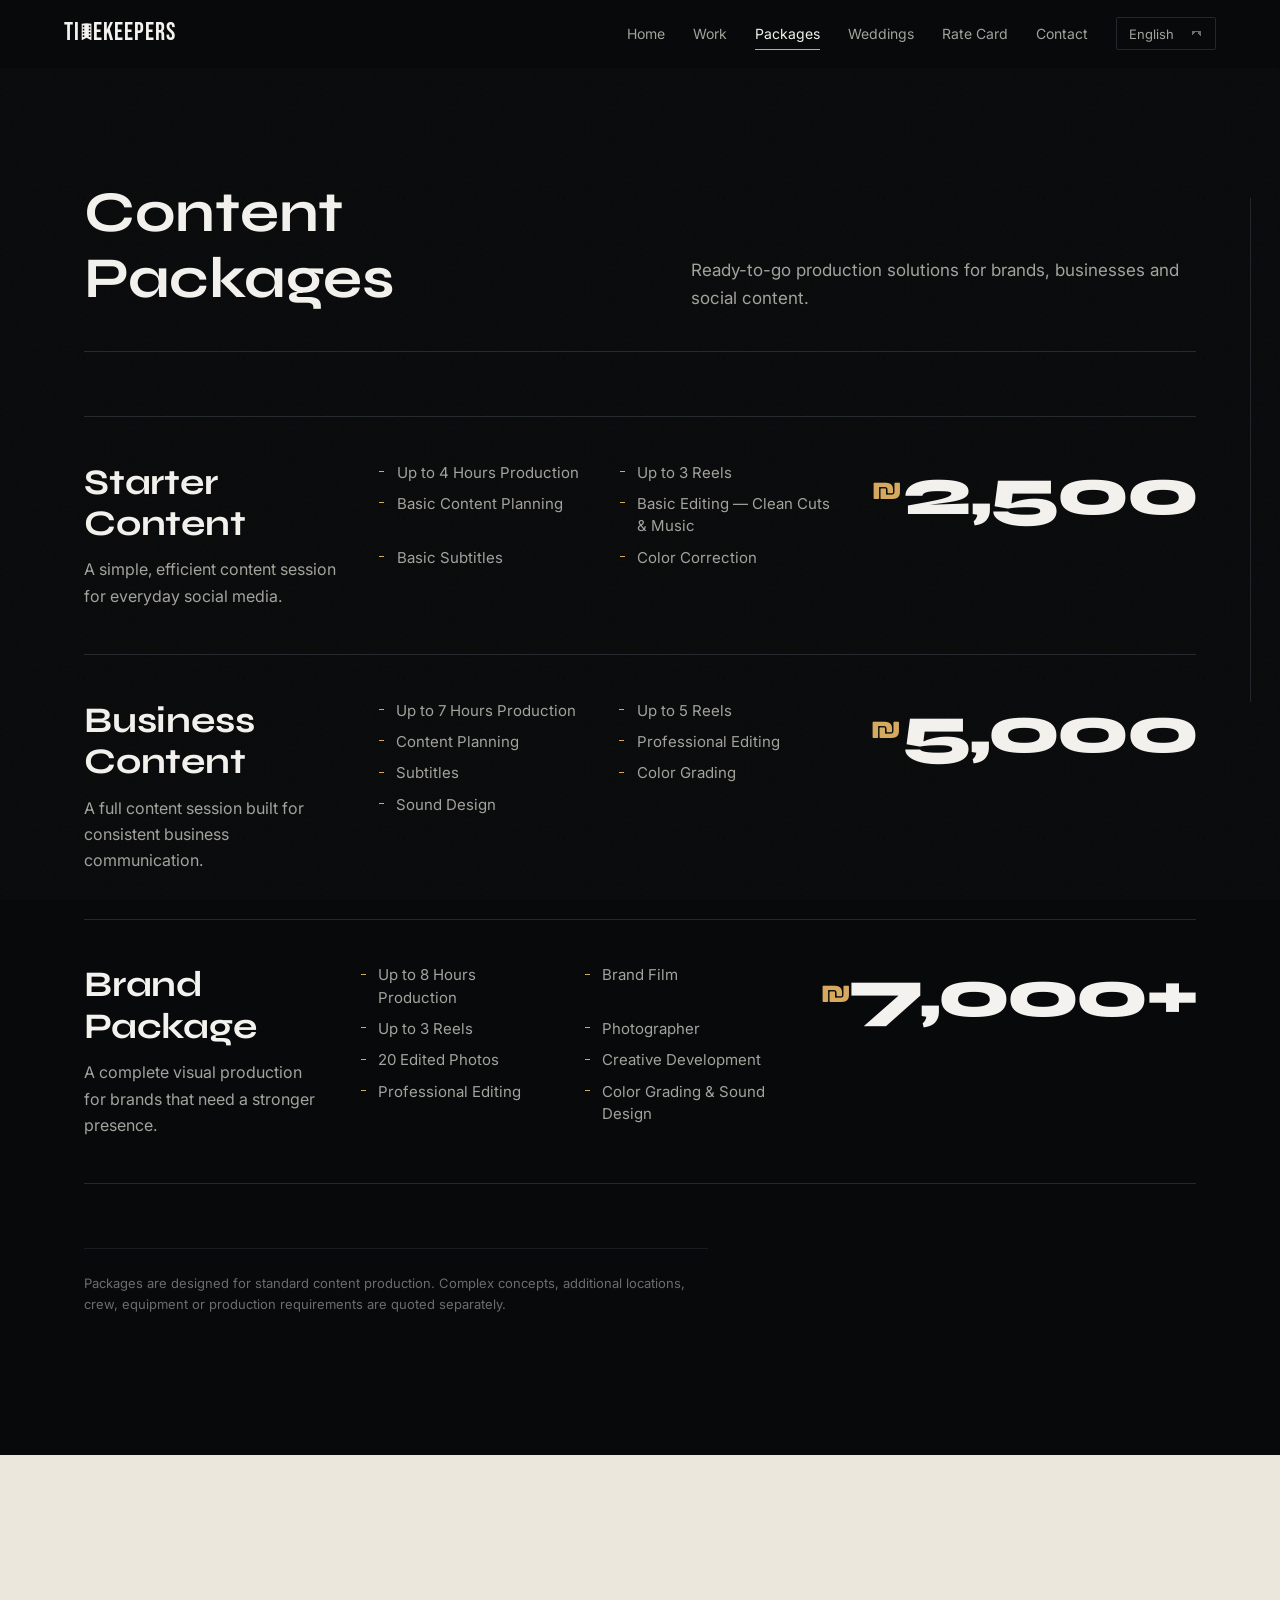
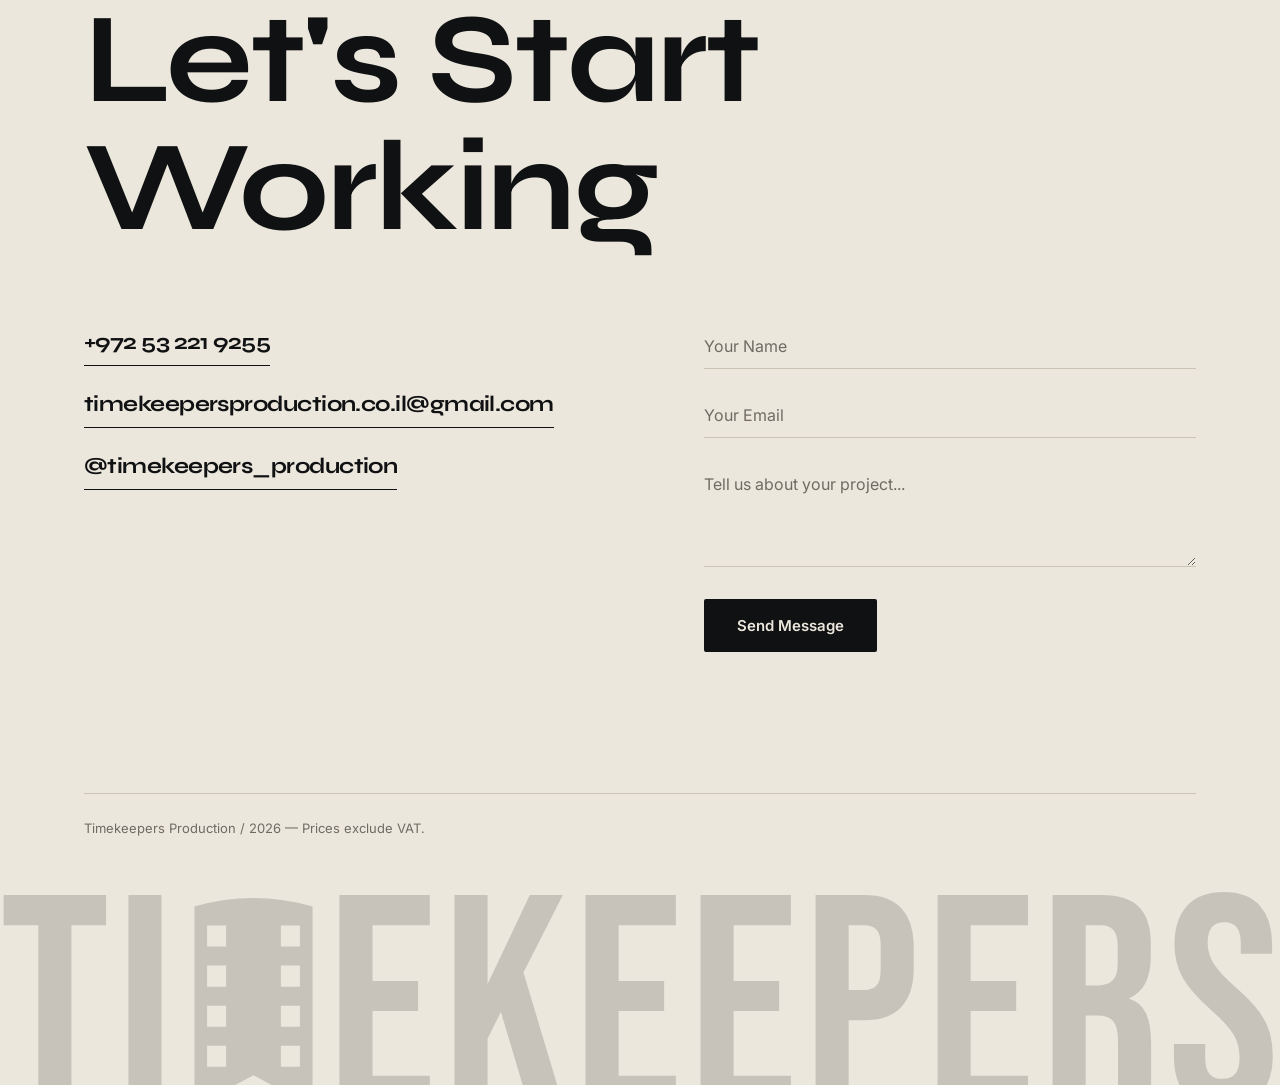
==== commit 6faac05c: "Remove the aperture iris backdrop from every page Drops the fixed iris rings, blades and pulse rings" ====
--- a/packages.html
+++ b/packages.html
@@ -22,27 +22,6 @@
 <a class="skip lang" href="#main" data-en="Skip to content" data-he="דילוג לתוכן" data-ru="Перейти к содержанию">Skip to content</a>
 
 <div class="grain" aria-hidden="true"></div>
-
-<div class="aperture" aria-hidden="true">
-    <div class="pulse" style="--n:0"></div>
-    <div class="pulse" style="--n:1"></div>
-    <div class="pulse" style="--n:2"></div>
-    <svg class="iris" viewBox="0 0 1000 1000" focusable="false">
-        <defs><clipPath id="irisClip"><circle cx="500" cy="500" r="300"/></clipPath></defs>
-        <circle class="iris-ring iris-ring--outer" cx="500" cy="500" r="352"/>
-        <circle class="iris-ring" cx="500" cy="500" r="300"/>
-        <g clip-path="url(#irisClip)">
-            <g class="blade" style="--b:0"><path class="blade-body" d="M800 500L-200 500-200 1300 1300 1300 1300 500Z"/></g>
-            <g class="blade" style="--b:1"><path class="blade-body" d="M800 500L-200 500-200 1300 1300 1300 1300 500Z"/></g>
-            <g class="blade" style="--b:2"><path class="blade-body" d="M800 500L-200 500-200 1300 1300 1300 1300 500Z"/></g>
-            <g class="blade" style="--b:3"><path class="blade-body" d="M800 500L-200 500-200 1300 1300 1300 1300 500Z"/></g>
-            <g class="blade" style="--b:4"><path class="blade-body" d="M800 500L-200 500-200 1300 1300 1300 1300 500Z"/></g>
-            <g class="blade" style="--b:5"><path class="blade-body" d="M800 500L-200 500-200 1300 1300 1300 1300 500Z"/></g>
-            <g class="blade" style="--b:6"><path class="blade-body" d="M800 500L-200 500-200 1300 1300 1300 1300 500Z"/></g>
-            <g class="blade" style="--b:7"><path class="blade-body" d="M800 500L-200 500-200 1300 1300 1300 1300 500Z"/></g>
-        </g>
-    </svg>
-</div>
 
 <div class="rail" aria-hidden="true"><div class="rail-fill" id="railFill"></div></div>
 
--- a/assets/css/site.css
+++ b/assets/css/site.css
@@ -88,63 +88,6 @@
 }
 
 /* ═══════════════════════════════════════════════════════════
-   APERTURE — a stylised iris breathing behind the whole page,
-   with pulses of light leaving the lens. Fixed, behind everything,
-   never interactive. The blades live in one small SVG (its repaint
-   is local); the pulses are plain composited divs, so their motion
-   is transform + opacity only.
-   ═══════════════════════════════════════════════════════════ */
-.aperture {
-    position: fixed; top: 0; left: 0; width: 100%; height: 100%;
-    z-index: -1; pointer-events: none; overflow: hidden;
-    transform: translateZ(0);
-}
-.iris {
-    position: absolute; left: 50%; top: 50%;
-    width: 118vmin; height: 118vmin;
-    transform: translate(-50%, -50%) translateZ(0);
-    will-change: transform;
-}
-.iris-ring { fill: none; stroke: #6b727a; stroke-opacity: 0.2; stroke-width: 1.2; }
-.iris-ring--outer { stroke-opacity: 0.11; }
-.blade { transform-box: view-box; transform-origin: 500px 500px; transform: rotate(calc(var(--b) * 45deg)); }
-/* Each blade pivots on the ring; the opening is what the eight edges leave */
-.blade-body {
-    fill: #5a6068; fill-opacity: 0.014;
-    stroke: #6b727a; stroke-opacity: 0.22; stroke-width: 1.4;
-    transform-box: view-box; transform-origin: 800px 500px;
-    animation: iris 11s cubic-bezier(.45, 0, .55, 1) infinite;
-}
-@keyframes iris {
-    0%, 100% { transform: rotate(9deg); }
-    50%      { transform: rotate(40deg); }
-}
-.pulse {
-    position: absolute; left: 50%; top: 50%;
-    width: 160vmax; height: 160vmax; margin: -80vmax 0 0 -80vmax;
-    border-radius: 50%;
-    border: 1.5px solid rgba(77, 238, 234, 0.85);
-    box-shadow: 0 0 46px rgba(0, 210, 255, 0.22), inset 0 0 46px rgba(0, 210, 255, 0.16);
-    opacity: 0;
-    transform: scale(0.02) translateZ(0);
-    will-change: transform, opacity;
-    animation: pulse 9s cubic-bezier(.2, .7, .3, 1) infinite;
-    animation-delay: calc(var(--n) * -3s);
-}
-@keyframes pulse {
-    0%   { transform: scale(0.02) translateZ(0); opacity: 0; }
-    10%  { opacity: 0.3; }
-    100% { transform: scale(1) translateZ(0); opacity: 0; }
-}
-/* Phones and tablets: three viewport-sized blurred circles plus the blade
-   animation repainting every frame is more than a mobile compositor keeps
-   up with — Chrome drops text tiles and pops them back in. display:none
-   also stops the animations, so the effect costs nothing here. */
-@media (max-width: 899px), (hover: none) and (pointer: coarse) {
-    .aperture { display: none; }
-}
-
-/* ═══════════════════════════════════════════════════════════
    LAYOUT SHELL
    ═══════════════════════════════════════════════════════════ */
 .band { padding: clamp(5rem, 11vw, 9.5rem) 0; scroll-margin-top: var(--nav-h); position: relative; }
@@ -323,7 +266,8 @@
 .display {
     /* Scales against height as well as width, so the lede and the calls
        to action are never pushed out of a short viewport. */
-    /* 12vw: "Timekeepers" (about 6.6em in Syne 800) must fit a 320px phone */
+    /* "Timekeepers" runs about 10em in Syne 800; on small screens the
+       size is derived from the available width instead (see RESPONSIVE). */
     font-size: clamp(2.4rem, min(12vw, 14vh), 10.5rem);
     font-weight: 800;
     line-height: 0.9;
@@ -398,10 +342,22 @@
 .head-sticky h2 { font-size: clamp(2rem, 5vw, 3.6rem); }
 .head-sticky .lede { margin-top: 1.25rem; max-width: 30ch; }
 
-/* Each area is a link to its page */
+/* With nothing beside it the title block takes the full row */
+.capabilities > .head-sticky:only-child { grid-column: 1 / -1; position: static; }
+
+/* A whole section that is one link to a page */
 .cap--link { color: inherit; text-decoration: none; }
-.cap--link h3 { transition: color var(--d-fast) var(--e-out); }
+.cap h2 { font-size: clamp(1.375rem, 2.6vw, 2rem); }
+.cap--link h2, .cap--link h3 { transition: color var(--d-fast) var(--e-out); }
+.cap--link:hover h2, .cap--link:focus-visible h2,
 .cap--link:hover h3, .cap--link:focus-visible h3 { color: var(--gold-bright); }
+.band--link { padding-top: 0; padding-bottom: 0; }
+.band--link-end { padding-bottom: clamp(5rem, 11vw, 9.5rem); }
+.cap--wide { padding-block: clamp(1.75rem, 3vw, 2.5rem); }
+@media (min-width: 820px) {
+    .cap--wide { grid-template-columns: minmax(0, 0.85fr) minmax(0, 1.15fr) auto; align-items: baseline; }
+    .cap--wide p { max-width: 46ch; }
+}
 .cap-cta {
     font-family: var(--font-mono); font-size: 0.75rem; letter-spacing: 0.1em; text-transform: uppercase;
     color: var(--gold); margin-top: 0.25rem;
@@ -671,6 +627,70 @@
     border-style: solid; border-width: 4.5px 0 4.5px 8px; border-color: transparent transparent transparent currentColor;
 }
 .hero-ctl[aria-pressed="true"] .ico::after { display: none; }
+
+/* ═══════════════════════════════════════════════════════════
+   TICKER — the recording light between What We Do and the work:
+   a full-width band, a viewfinder frame, and the studio name
+   running past like a slate. Pure CSS: two identical runs, the
+   track slides by exactly one of them and snaps back unseen.
+   ═══════════════════════════════════════════════════════════ */
+.ticker {
+    --rec: #e5322d;
+    position: relative;
+    border-top: 1px solid var(--line); border-bottom: 1px solid var(--line);
+    background:
+        radial-gradient(60% 120% at 50% 50%, var(--gold-wash), transparent 70%),
+        var(--surface);
+    direction: ltr; unicode-bidi: isolate;
+    user-select: none;
+}
+/* Corner brackets, as on an empty frame in the works grid */
+.ticker::before {
+    content: ""; position: absolute; inset: 9px; pointer-events: none; z-index: 1;
+    background:
+        linear-gradient(var(--gold-line), var(--gold-line)) left top / 16px 1px no-repeat,
+        linear-gradient(var(--gold-line), var(--gold-line)) left top / 1px 16px no-repeat,
+        linear-gradient(var(--gold-line), var(--gold-line)) right top / 16px 1px no-repeat,
+        linear-gradient(var(--gold-line), var(--gold-line)) right top / 1px 16px no-repeat,
+        linear-gradient(var(--gold-line), var(--gold-line)) left bottom / 16px 1px no-repeat,
+        linear-gradient(var(--gold-line), var(--gold-line)) left bottom / 1px 16px no-repeat,
+        linear-gradient(var(--gold-line), var(--gold-line)) right bottom / 16px 1px no-repeat,
+        linear-gradient(var(--gold-line), var(--gold-line)) right bottom / 1px 16px no-repeat;
+}
+.ticker-viewport {
+    overflow: hidden;
+    padding: clamp(1rem, 2.4vw, 1.75rem) 0;
+    -webkit-mask-image: linear-gradient(to right, transparent, #000 10%, #000 90%, transparent);
+            mask-image: linear-gradient(to right, transparent, #000 10%, #000 90%, transparent);
+}
+.ticker-track {
+    display: flex; width: max-content;
+    animation: ticker 32s linear infinite;
+    will-change: transform;
+}
+.ticker-run { display: flex; flex: none; align-items: center; }
+.ticker-word {
+    font-family: 'Bebas Neue', var(--font-display); font-weight: 400;
+    font-size: clamp(2.25rem, 5.5vw, 4.75rem); line-height: 1;
+    letter-spacing: 0.06em; text-transform: uppercase; white-space: nowrap;
+    color: var(--text); opacity: 0.82;
+    padding-inline: clamp(1.25rem, 3vw, 2.5rem);
+}
+.ticker-rec {
+    display: inline-flex; align-items: center; gap: 0.55em;
+    font-family: var(--font-mono); font-size: clamp(0.75rem, 1.4vw, 0.9375rem);
+    letter-spacing: 0.16em; color: var(--gold); white-space: nowrap;
+    padding-inline: clamp(1rem, 2.5vw, 2rem);
+}
+.ticker-rec::before, .ticker-rec::after { color: var(--faint); }
+.rec-dot {
+    width: 0.6em; height: 0.6em; border-radius: 50%; flex: none;
+    background: var(--rec);
+    box-shadow: 0 0 0 2px rgba(229, 50, 45, 0.18), 0 0 12px rgba(229, 50, 45, 0.7);
+    animation: rec-blink 1.2s steps(1, end) infinite;
+}
+@keyframes ticker { to { transform: translate3d(-50%, 0, 0); } }
+@keyframes rec-blink { 50% { opacity: 0.12; box-shadow: none; } }
 
 /* The strip: a run of film — frames at one height, widths by aspect */
 .band--work { padding-bottom: clamp(3.5rem, 7vw, 6rem); }
@@ -765,6 +785,16 @@
     .lang-switch { margin-top: 1.25rem; width: 100%; }
 }
 
+/* Phones: the brand name is one unbreakable word about 10em wide in
+   Syne 800, so its size follows the width the wrap leaves it. Desktop
+   keeps the rule above. */
+@media (max-width: 768px) {
+    .display {
+        font-size: clamp(1.5rem, min(calc((100vw - 2 * var(--pad)) / 10.4), 14vh), 6rem);
+        letter-spacing: -0.05em;
+    }
+}
+
 @media (max-width: 620px) {
     .hero-actions .btn { flex: 1 1 auto; }
     /* A wide frame is centre-cropped on a phone rather than becoming a panorama */
@@ -789,9 +819,8 @@
     .js [data-reveal] [data-split] .w > i,
     .js .reel-panel .stage { opacity: 1; transform: none; transition: none; }
     .hero-light, .hero-hud .dot { animation: none; }
+    .ticker-track, .rec-dot { animation: none; }
     .frame img, .frame:hover img { transform: none; transition: none; }
-    .blade-body { animation: none; transform: rotate(24deg); }
-    .pulse { display: none; }
     .btn::before { display: none; }
     * { transition-duration: 0.01ms !important; }
 }
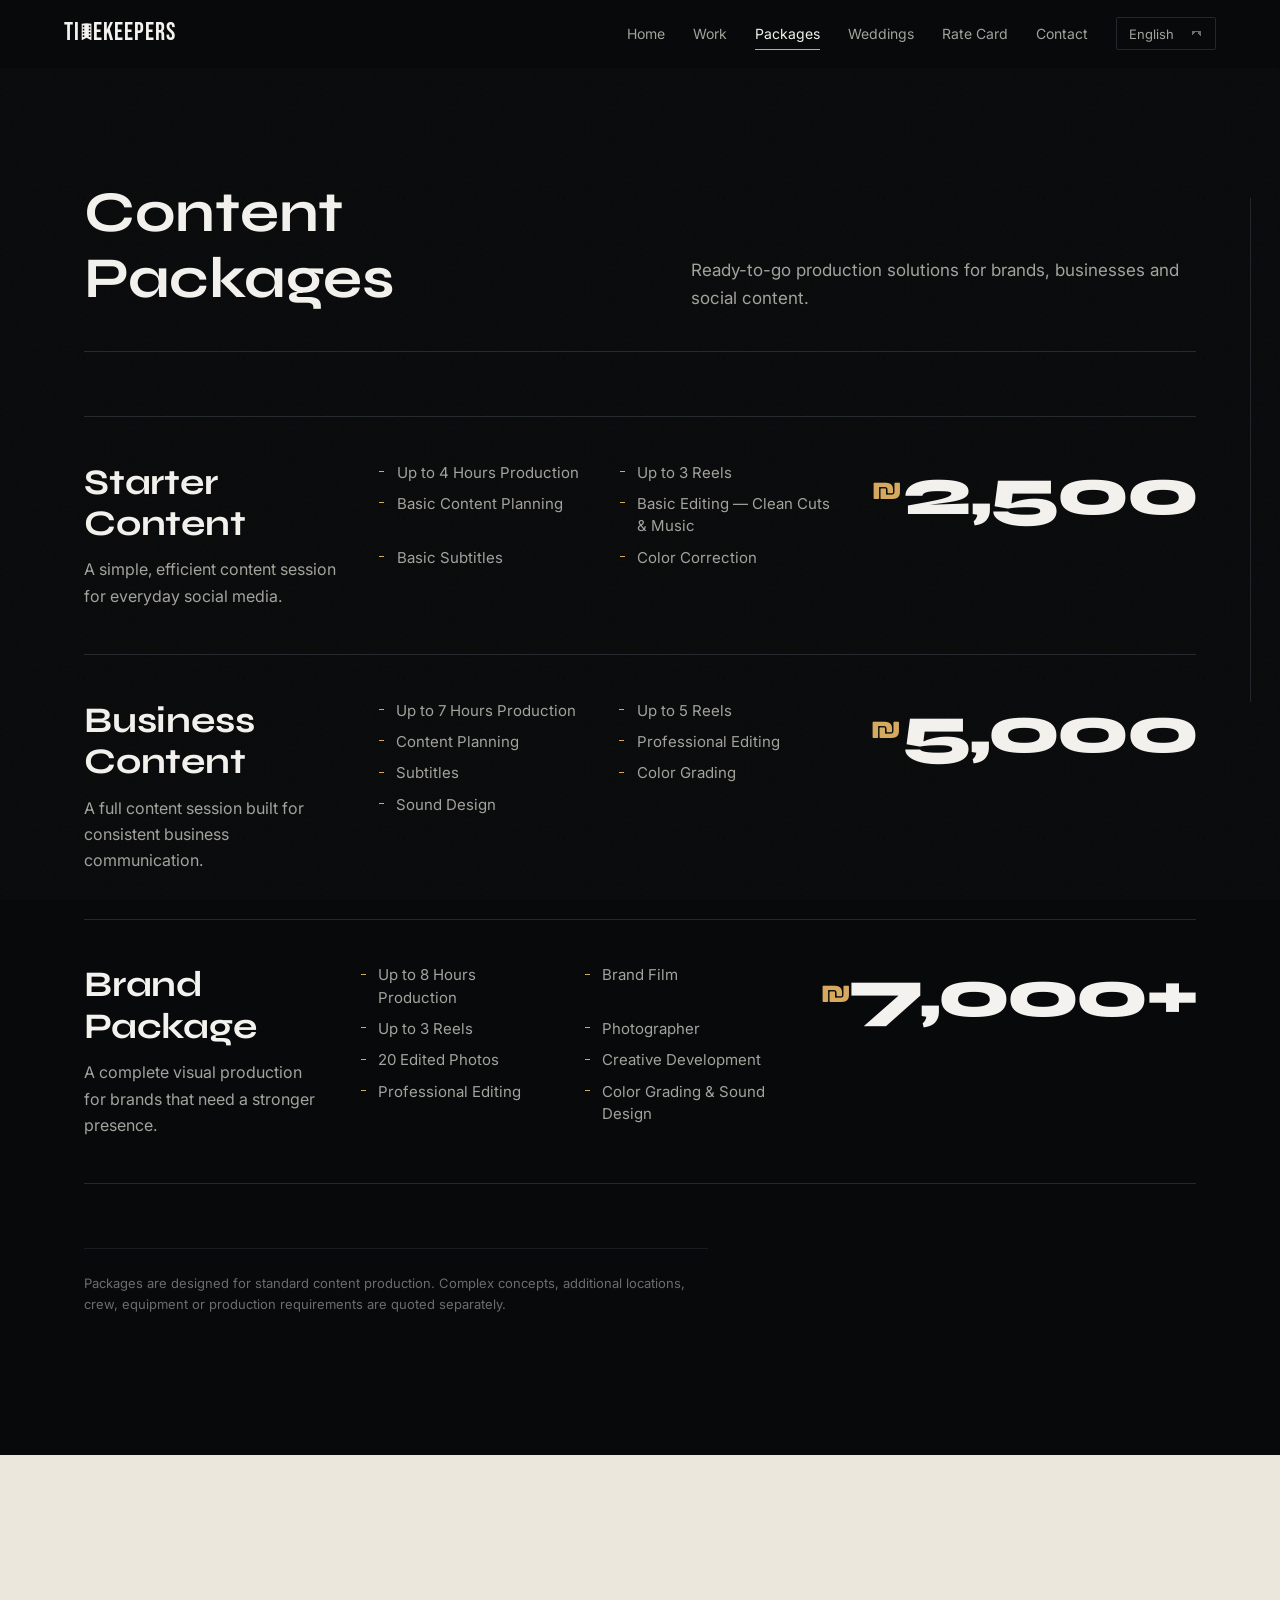
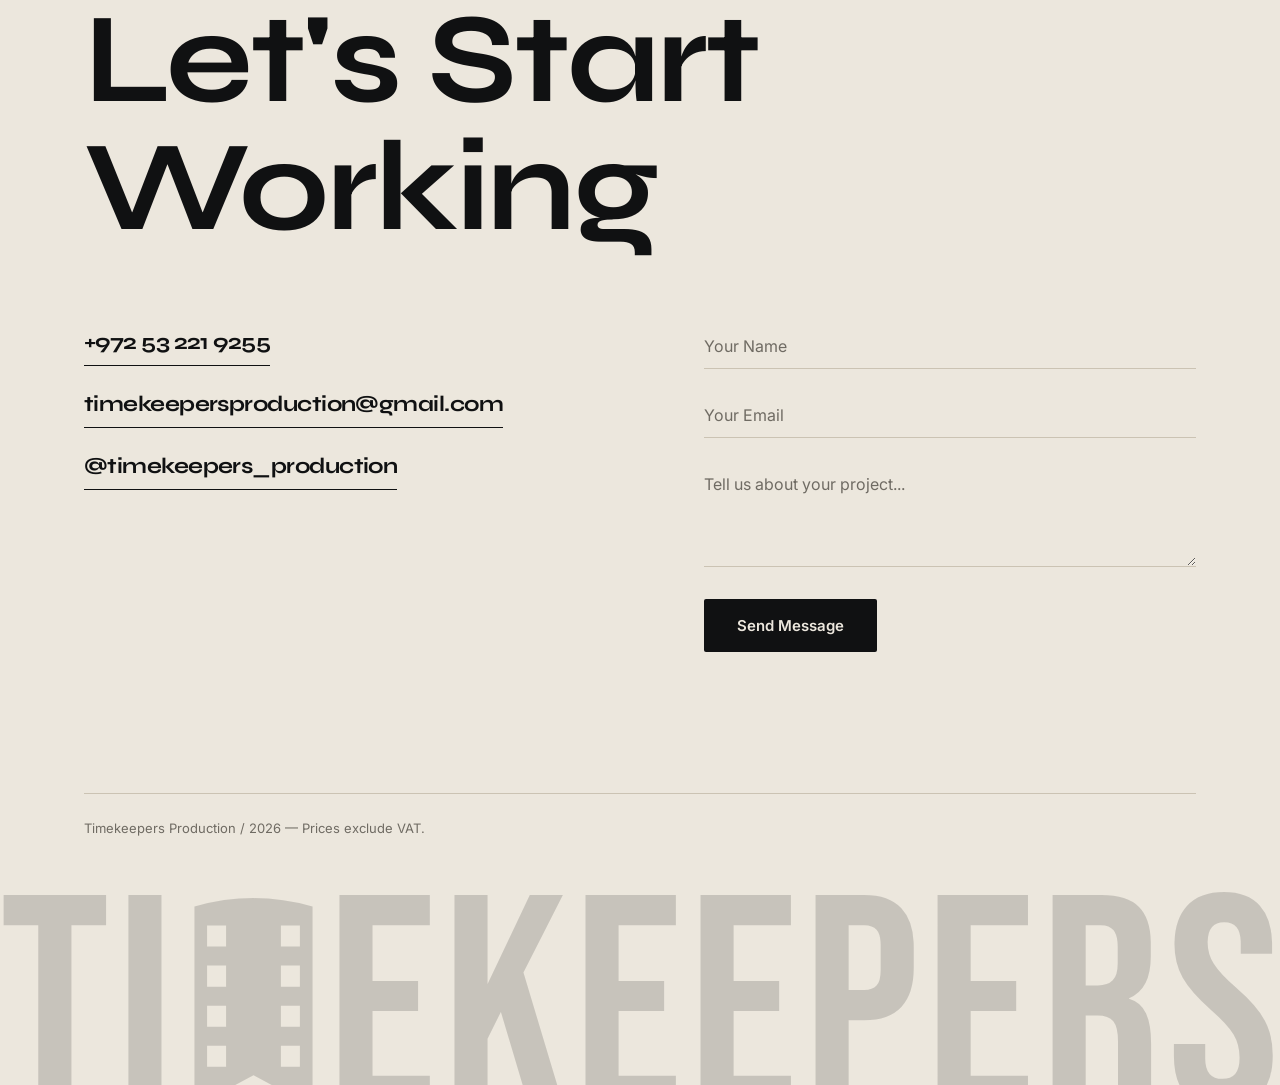
==== commit f18a8ee1: "added photos" ====
--- a/packages.html
+++ b/packages.html
@@ -133,11 +133,13 @@
         <div class="closing-grid">
             <div class="contact-info fade" style="--i:1;--lag:200ms">
                 <a href="tel:+972532219255" dir="ltr">+972 53 221 9255</a>
-                <a href="mailto:timekeepersproduction.co.il@gmail.com" dir="ltr">timekeepersproduction.co.il@gmail.com</a>
+                <a href="mailto:timekeepersproduction@gmail.com" dir="ltr">timekeepersproduction@gmail.com</a>
                 <a href="https://instagram.com/timekeepers_production" target="_blank" rel="noopener" dir="ltr">@timekeepers_production</a>
             </div>
 
-            <form class="fade" style="--i:2;--lag:200ms" action="https://formspree.io/f/YOUR_FORM_ID" method="POST">
+            <form class="fade contact-form" style="--i:2;--lag:200ms" action="https://formspree.io/f/YOUR_FORM_ID" method="POST">
+                <input type="hidden" name="_subject" value="New enquiry from the Timekeepers site">
+                <div hidden><input type="text" name="_gotcha" tabindex="-1" autocomplete="off"></div>
                 <div class="field">
                     <label class="vh lang" for="f-name" data-en="Your Name" data-he="השם שלך" data-ru="Ваше имя">Your Name</label>
                     <input id="f-name" type="text" name="name" required placeholder="Your Name" class="lang-placeholder" data-en="Your Name" data-he="השם שלך" data-ru="Ваше имя">
@@ -151,6 +153,7 @@
                     <textarea id="f-msg" name="message" rows="4" required placeholder="Tell us about your project..." class="lang-placeholder" data-en="Tell us about your project..." data-he="ספרו לנו על הפרויקט שלכם..." data-ru="Расскажите о вашем проекте..."></textarea>
                 </div>
                 <button type="submit" class="btn btn-solid lang" data-en="Send Message" data-he="שליחת הודעה" data-ru="Отправить сообщение">Send Message</button>
+                <p class="form-status" role="status" aria-live="polite" hidden></p>
             </form>
         </div>
     </div>
--- a/assets/css/site.css
+++ b/assets/css/site.css
@@ -552,6 +552,10 @@
 input:focus-visible, textarea:focus-visible { outline: 2px solid var(--ink); outline-offset: 4px; }
 textarea { resize: vertical; min-height: 6rem; }
 form .btn { width: fit-content; margin-top: 0.5rem; }
+.contact-form.is-sending .btn { opacity: 0.55; pointer-events: none; }
+.form-status { margin: 0; font-size: 0.9375rem; line-height: 1.55; color: var(--muted); max-width: 46ch; }
+.form-status.is-error { color: #a83228; }
+.form-status a { color: inherit; text-decoration: underline; text-underline-offset: 3px; }
 
 /* Footer: the end card. The contact band above already carries the
    bottom padding, so this one opens flush against it. */
@@ -874,6 +878,10 @@
     grid-template-columns: repeat(auto-fill, minmax(min(100%, 170px), 1fr));
     grid-auto-flow: dense;
 }
+/* A category with four reels and no film: exactly four columns, so the
+   auto-fill grid never leaves a stray empty column beside them. The phone
+   rule further down brings this back to two columns, i.e. a 2 x 2 block. */
+.slots--4 { grid-template-columns: repeat(4, minmax(0, 1fr)); }
 .slot { position: relative; isolation: isolate; color: var(--text); text-decoration: none; }
 .slot--v .slot-media { aspect-ratio: 9 / 16; }
 /* Three columns of 16:9 stand almost exactly as tall as one column of 9:16,
